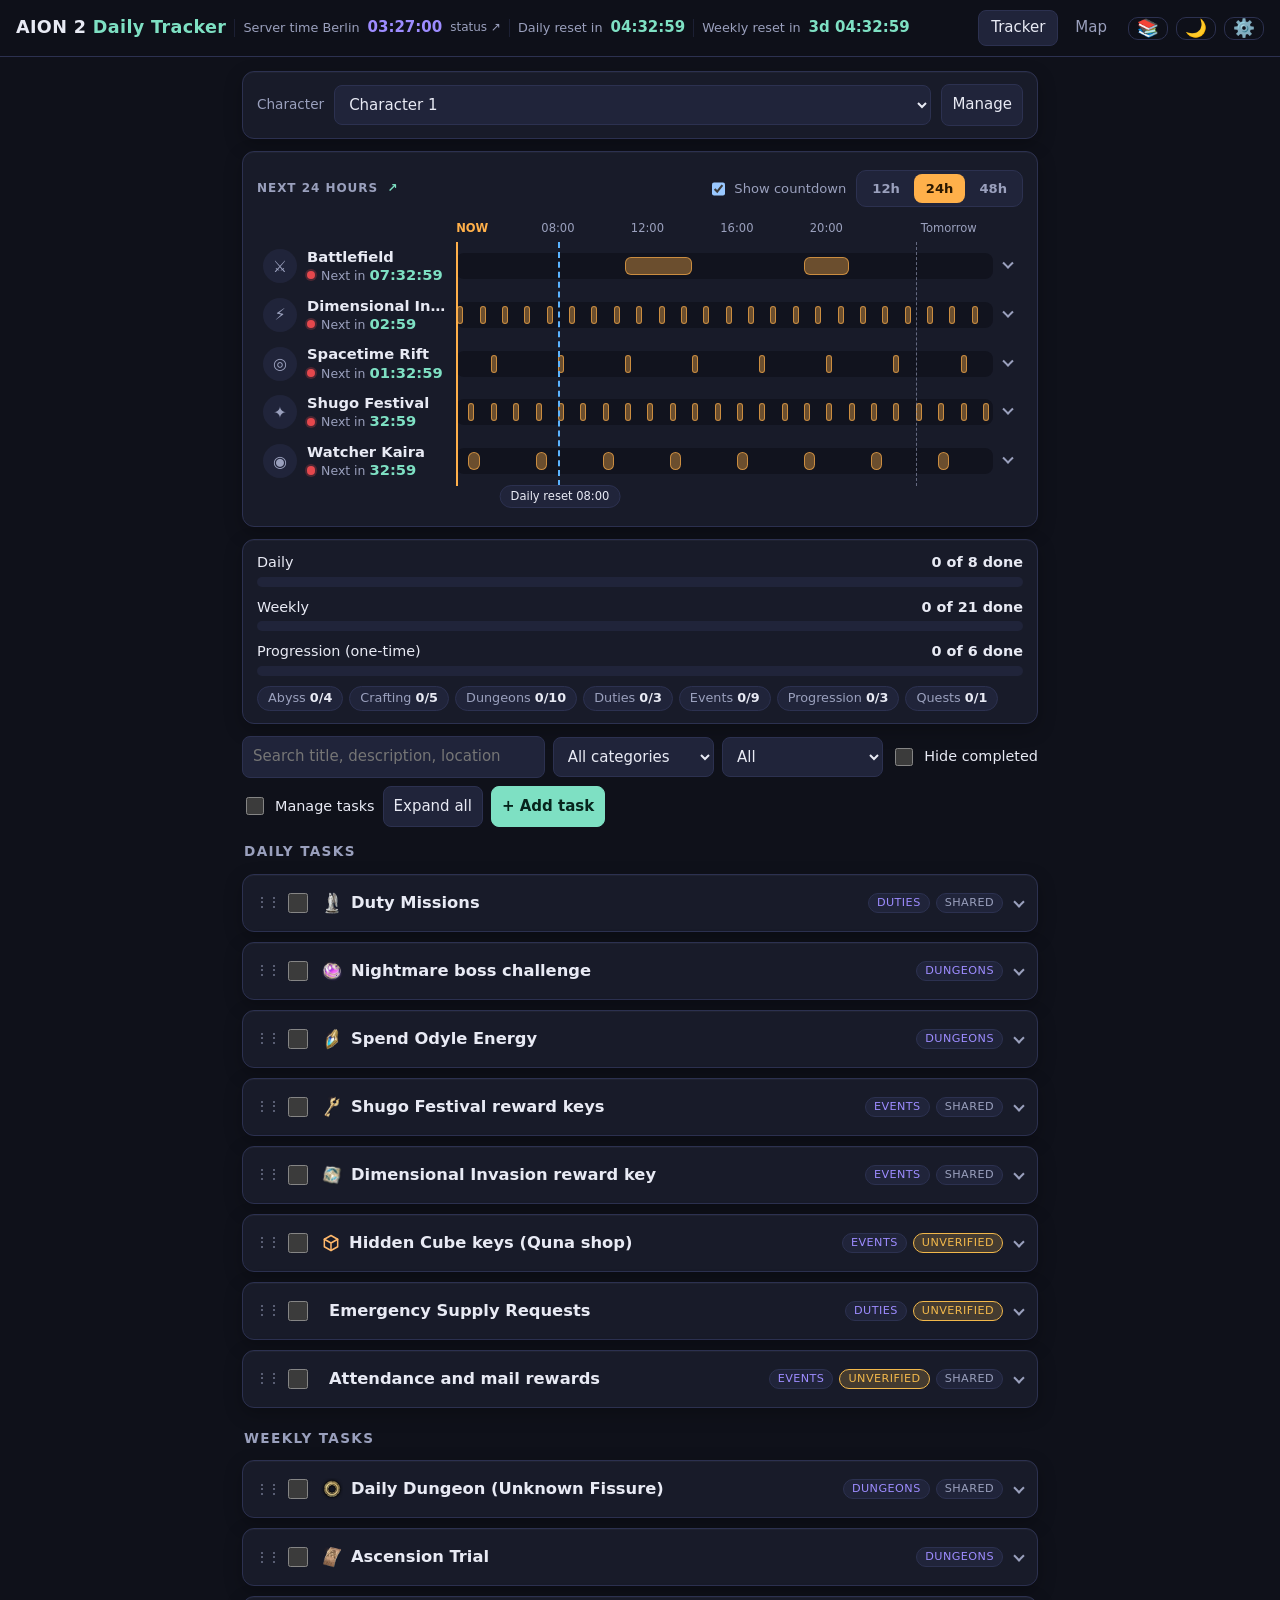
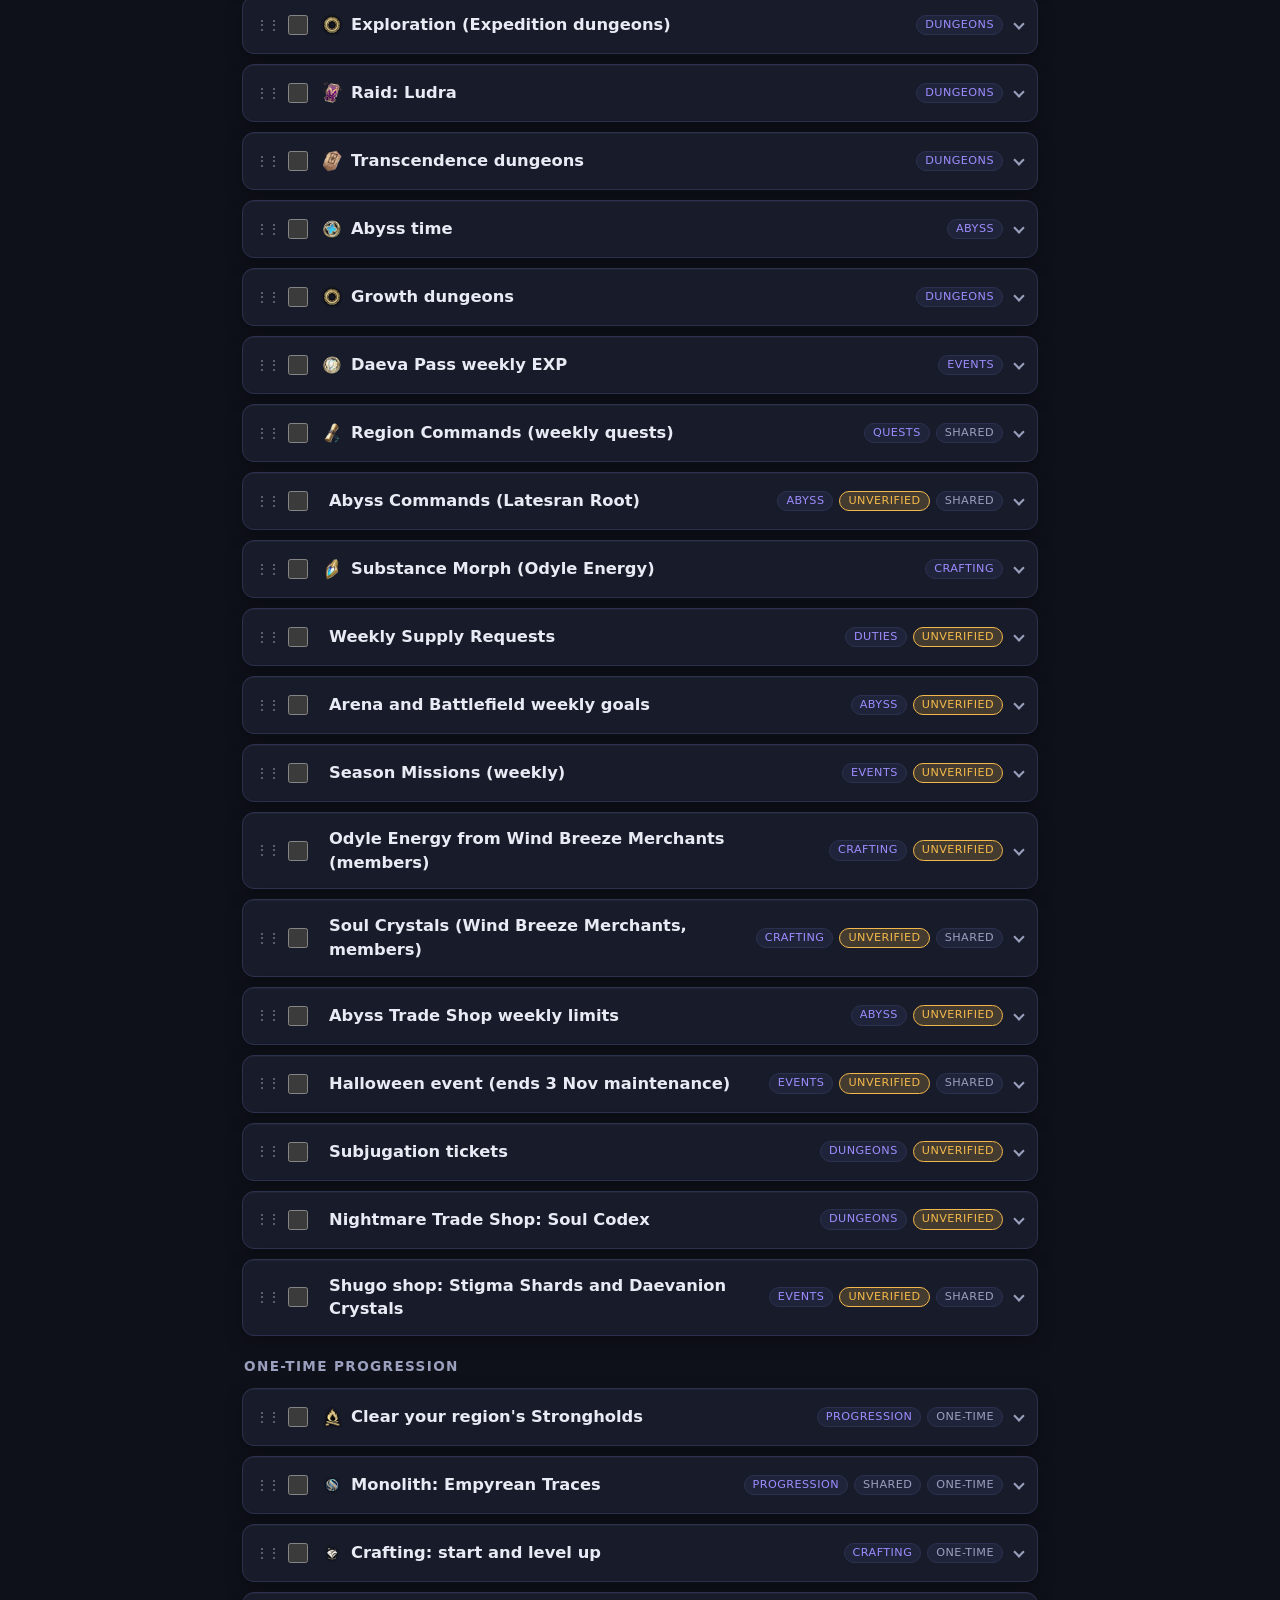
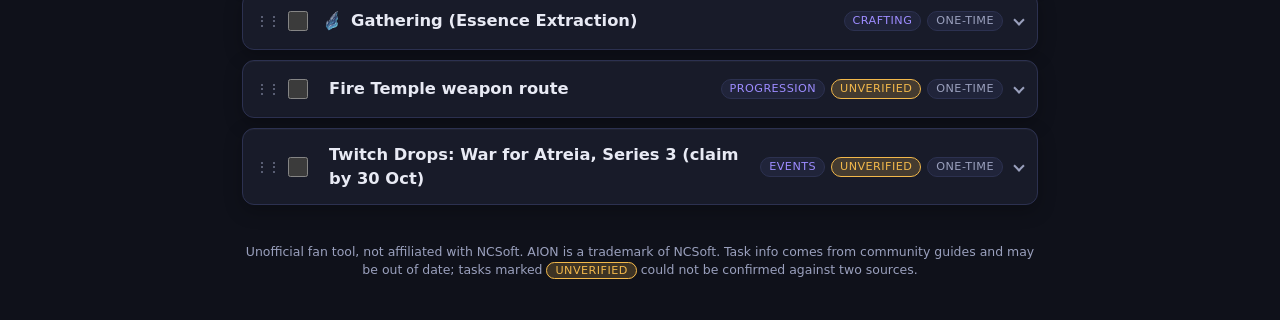
==== index.html @ be83bc6e "Choose the server status page (AION 2 Helper, QuestLog, Gaming Tools); add them as sources Co-Author" ====
<!doctype html>
<html lang="en" data-theme="dark">
<head>
  <meta charset="utf-8">
  <meta name="viewport" content="width=device-width, initial-scale=1">
  <title>AION 2 Daily Tracker</title>
  <meta name="description" content="Personal daily and weekly task tracker for AION 2, per character. Unofficial fan tool.">
  <meta name="color-scheme" content="dark light">
  <link rel="icon" href="data:image/svg+xml,%3Csvg xmlns='http://www.w3.org/2000/svg' viewBox='0 0 32 32'%3E%3Crect width='32' height='32' rx='7' fill='%232a2f45'/%3E%3Cpath d='M9 17l5 5 9-12' fill='none' stroke='%237ee0c3' stroke-width='3.5' stroke-linecap='round' stroke-linejoin='round'/%3E%3C/svg%3E">
  <link rel="stylesheet" href="css/style.css?v=41">
  <link rel="stylesheet" href="css/timeline.css?v=41">
</head>
<body>
  <header class="topbar">
    <h1>AION 2 <span>Daily Tracker</span></h1>
    <div class="srvclock">
      <span class="sep" aria-hidden="true"></span><span class="lbl">Server time <span id="serverLbl"></span></span><strong id="serverTime">--:--:--</strong><a class="statuslink" id="statusLink" href="https://aion2helper.com/status/" target="_blank" rel="noopener" title="Live server status on aion2helper.com" aria-label="Server status (opens aion2helper.com in a new tab)">status &#8599;</a>
      <span class="sep" aria-hidden="true"></span><span class="lbl">Daily reset in</span><strong id="dailyCd">--:--:--</strong>
      <span class="sep" aria-hidden="true"></span><span class="lbl">Weekly reset in</span><strong id="weeklyCd">--</strong>
    </div>
    <nav class="tabs" aria-label="Views">
      <button id="tabTracker" class="tab active" type="button">Tracker</button>
      <button id="tabMap" class="tab" type="button">Map</button>
    </nav>
    <div class="topbar-actions">
      <button id="resBtn" class="icon-btn" type="button" aria-label="Resources" title="Resources">📚</button>
      <button id="themeBtn" class="icon-btn" type="button" aria-label="Toggle light/dark theme" title="Toggle theme">🌙</button>
      <button id="settingsBtn" class="icon-btn" type="button" aria-label="Settings" title="Settings">⚙️</button>
    </div>
  </header>

  <main class="wrap" id="trackerView">
    <section class="card charbar" aria-label="Character">
      <label for="charSelect">Character</label>
      <select id="charSelect"></select>
      <button id="charsBtn" class="btn" type="button">Manage</button>
    </section>

    <section class="card tl" aria-label="Event timeline">
      <div class="tl-head">
        <span class="tl-title">NEXT <span id="rangeTxt">24</span> HOURS <a class="tl-src" href="https://shugo.gg/timers" target="_blank" rel="noopener" title="Event times from shugo.gg" aria-label="Event times from shugo.gg (opens in a new tab)">&#8599;</a></span>
        <label class="tl-cd"><input type="checkbox" id="cdToggle" checked> Show countdown</label>
        <div class="seg" role="group" aria-label="Range">
          <button type="button" data-range="12">12h</button>
          <button type="button" data-range="24">24h</button>
          <button type="button" data-range="48">48h</button>
        </div>
      </div>
      <div class="tl-scroll" id="tlScroll"><div class="tl-inner">
        <div class="tl-axis"><div class="tl-axis-track" id="axis"></div></div>
        <div class="tl-body" id="rows"></div>
      </div></div>
    </section>

    <section class="card" aria-label="Progress">
      <div class="prog">
        <div class="prog-head"><span>Daily</span><strong id="dailyTxt"></strong></div>
        <div class="bar"><div id="dailyBar"></div></div>
      </div>
      <div class="prog">
        <div class="prog-head"><span>Weekly</span><strong id="weeklyTxt"></strong></div>
        <div class="bar weekly"><div id="weeklyBar"></div></div>
      </div>
      <div class="prog">
        <div class="prog-head"><span>Progression (one-time)</span><strong id="onceTxt"></strong></div>
        <div class="bar once"><div id="onceBar"></div></div>
      </div>
      <div id="catChips" class="chips" aria-label="Progress by category"></div>
      <p id="resetNote" class="note"></p>
    </section>

    <section class="toolbar" aria-label="Filters">
      <input id="search" type="search" placeholder="Search title, description, location" aria-label="Search tasks">
      <select id="fCategory" aria-label="Filter by category"></select>
      <select id="fStatus" aria-label="Filter by status">
        <option value="all">All</option>
        <option value="todo">Not done</option>
        <option value="done">Done</option>
      </select>
      <label class="check"><input id="fHide" type="checkbox"> Hide completed</label>
      <label class="check"><input id="manage" type="checkbox"> Manage tasks</label>
      <button id="toggleAll" class="btn" type="button">Expand all</button>
      <button id="addTask" class="btn primary" type="button">+ Add task</button>
    </section>

    <div id="list"></div>

    <footer class="foot">
      Unofficial fan tool, not affiliated with NCSoft. AION is a trademark of NCSoft. Task info comes from community guides and may be out of date;
      tasks marked <span class="badge warn">unverified</span> could not be confirmed against two sources.
    </footer>
  </main>

  <main class="wrap mapwrap" id="mapView" hidden>
    <section class="card">
      <div class="mapbar">
        <label for="mapSel">Map</label>
        <select id="mapSel"></select>
        <a id="mapOpen" class="btn" target="_blank" rel="noopener noreferrer">Open in new tab &#8599;</a>
      </div>
      <div class="mapsearch">
        <input id="mapQ" type="search" placeholder="Find on map: gems, stronghold, hidden cube, ore, crafting..." aria-label="Find something on the map">
        <select id="mapFaction" aria-label="Faction map">
          <option value="verteron">Verteron (Elyos)</option>
          <option value="altgard">Altgard (Asmodian)</option>
        </select>
      </div>
      <div id="mapResults" class="chips" aria-live="polite"></div>
      <p id="mapNote" class="note"></p>
    </section>
    <div id="mapFrameWrap" class="mapframe"></div>
    <p class="foot">Maps are third-party sites shown in a frame, not copied. All map data and artwork belong to their owners.</p>
  </main>

  <dialog id="taskDlg">
    <form method="dialog" id="taskForm" class="form">
      <h2 id="taskDlgTitle">Task</h2>
      <label>Title <input name="title" required maxlength="200"></label>
      <label>Description <textarea name="description" rows="3" maxlength="1000"></textarea></label>
      <label>Location (zone, NPC or menu path) <input name="location" maxlength="300"></label>
      <label>Guide URL <input name="guideUrl" type="url" placeholder="https://"></label>
      <div class="row2">
        <label>Category <input name="category" list="catList" required maxlength="60"></label>
        <label>Resets
          <select name="resetType"><option value="daily">Daily</option><option value="weekly">Weekly</option><option value="once">One-time</option></select>
        </label>
      </div>
      <label>Map layer (adds a "Map" button to the task)
        <select name="mapLayer" id="mapLayerSel"></select>
      </label>
      <label>Limit is
        <select name="scope"><option value="character">Per character</option><option value="server">Per server (shared by all characters)</option></select>
      </label>
      <label>How to complete (one step per line)
        <textarea name="steps" rows="4" placeholder="Step 1&#10;Step 2"></textarea></label>
      <label>Video guides (YouTube links are embedded; one per line as <code>Label | URL</code> or just a URL)
        <textarea name="videos" rows="3" placeholder="My video | https://www.youtube.com/watch?v=..."></textarea></label>
      <label>More guide links (articles, wikis; one per line as <code>Label | URL</code> or just a URL)
        <textarea name="links" rows="3" placeholder="My YouTube guide | https://youtube.com/watch?v=..."></textarea></label>
      <label>Source (optional note) <input name="source" maxlength="300"></label>
      <label class="check"><input name="verified" type="checkbox"> Verified against a source</label>
      <datalist id="catList"></datalist>
      <div class="actions">
        <button type="button" class="btn" data-close>Cancel</button>
        <button type="submit" class="btn primary" value="save">Save</button>
      </div>
    </form>
  </dialog>

  <dialog id="charDlg">
    <div class="form">
      <h2>Characters</h2>
      <ul id="charList" class="charlist"></ul>
      <form id="charAddForm" class="inline">
        <input id="charNew" placeholder="New character name" maxlength="60" required aria-label="New character name">
        <button class="btn primary" type="submit">Add</button>
      </form>
      <div class="actions"><button type="button" class="btn" data-close>Close</button></div>
    </div>
  </dialog>

  <dialog id="resDlg">
    <div class="form">
      <h2>Resources</h2>
      <p class="note">Your reference library: databases, maps, timers, guides and videos. Add your own; they are saved and included in exports.</p>
      <ul id="resList" class="reslist"></ul>
      <form id="resAddForm" class="form" style="padding:0">
        <input id="resLabel" placeholder="Label (optional)" maxlength="100" aria-label="Label">
        <input id="resUrl" type="url" placeholder="https://..." required aria-label="URL">
        <button class="btn primary" type="submit">Add resource</button>
      </form>
      <div class="actions">
        <button type="button" class="btn" id="resRestore">Restore defaults</button>
        <button type="button" class="btn" data-close>Close</button>
      </div>
    </div>
  </dialog>

  <dialog id="settingsDlg">
    <div class="form">
      <h2>Settings</h2>
      <label>My server region <select id="sRegion"></select></label>
      <label>My server <select id="sServer"></select></label>
      <label>Server status page <select id="sStatusSite"></select></label>
      <p class="note" id="sServerNote"></p>
      <label>Display timezone <select id="sTz"></select></label>
      <p class="note" id="sResetInfo"></p>
      <button type="button" class="btn" id="sUnlock">Change reset time...</button>
      <div id="sResetEdit" class="form" style="padding:0" hidden>
        <div class="row2">
          <label>Daily reset time (UTC) <input id="sTime" type="time" required></label>
          <label>Weekly reset day (UTC) <select id="sDay"></select></label>
        </div>
        <button type="button" class="btn" id="sRestoreReset">Restore 07:00 UTC, Wednesday</button>
      </div>
      <hr>
      <h3>Data</h3>
      <div class="inline wrap-btns">
        <button type="button" class="btn" id="exportBtn">Export JSON</button>
        <button type="button" class="btn" id="importBtn">Import JSON</button>
        <input id="importFile" type="file" accept="application/json,.json" hidden>
      </div>
      <button type="button" class="btn" id="restoreSeed">Reset default tasks to original list</button>
      <button type="button" class="btn danger" id="wipeBtn">Erase all data</button>
      <p id="sMsg" class="note" role="status"></p>
      <div class="actions"><button type="button" class="btn primary" data-close>Done</button></div>
    </div>
  </dialog>

  <script src="js/seed.js?v=41"></script>
  <script src="js/servers.js?v=41"></script>
  <script src="js/time.js?v=41"></script>
  <script src="js/store.js?v=41"></script>
  <script src="js/maps.js?v=41"></script>
  <script src="js/timeline.js?v=41"></script>
  <script src="js/app.js?v=41"></script>
</body>
</html>
---- css/style.css ----
:root {
  --bg: #0f111a; --surface: #181b29; --surface2: #20243a; --border: #2c3150;
  --text: #e8eaf4; --muted: #9aa0bd; --accent: #7ee0c3; --accent-ink: #07241c;
  --accent2: #9d8cff; --warn: #f2b84b; --warn-ink: #2b1d00; --danger: #ff7a85;
  --radius: 12px; --shadow: 0 1px 0 rgba(255,255,255,.03) inset, 0 6px 18px rgba(0,0,0,.25);
}
:root[data-theme="light"] {
  --bg: #f3f4fa; --surface: #ffffff; --surface2: #eceef8; --border: #d6d9ea;
  --text: #1a1d2e; --muted: #5b617f; --accent: #0f8a6d; --accent-ink: #ffffff;
  --accent2: #5a49d6; --warn: #b9770e; --warn-ink: #fff; --danger: #c93445;
  --shadow: 0 4px 14px rgba(30,40,90,.08);
}
* { box-sizing: border-box; }
html { color-scheme: dark; }
:root[data-theme="light"] { color-scheme: light; }
body {
  margin: 0; background: var(--bg); color: var(--text);
  font: 15px/1.45 system-ui, -apple-system, "Segoe UI", Roboto, sans-serif;
  -webkit-text-size-adjust: 100%;
}
h1, h2, h3 { margin: 0; line-height: 1.2; }
.topbar {
  position: sticky; top: 0; z-index: 5; display: flex; align-items: center; justify-content: space-between;
  padding: 10px 16px; background: color-mix(in srgb, var(--bg) 88%, transparent); backdrop-filter: blur(8px);
  border-bottom: 1px solid var(--border);
}
.topbar h1 { font-size: 1.1rem; letter-spacing: .02em; }
.topbar h1 span { color: var(--accent); }
.srvclock { display: flex; flex-wrap: wrap; align-items: center; gap: 4px 8px; margin-right: auto; }
.srvclock .sep { width: 1px; height: 1.2em; background: var(--border, currentColor); opacity: .5; }
.srvclock .lbl { color: var(--muted); font-size: .8rem; }
.srvclock strong { color: var(--accent); font-variant-numeric: tabular-nums; }
.srvclock #serverTime { color: var(--accent2); }
.statuslink { font-size: .75rem; color: var(--muted); text-decoration: none; }
.statuslink:hover { color: var(--accent); }
.topbar-actions { display: flex; gap: 8px; }
.wrap { max-width: 820px; margin: 0 auto; padding: 14px 12px 40px; display: grid; gap: 12px; }

.card { background: var(--surface); border: 1px solid var(--border); border-radius: var(--radius); padding: 12px 14px; box-shadow: var(--shadow); }
.charbar { display: flex; align-items: center; gap: 10px; }
.charbar label { color: var(--muted); font-size: .85rem; }
.charbar select { flex: 1; min-width: 0; }

.resets { display: grid; grid-template-columns: 1fr 1fr; gap: 8px 12px; }
.reset { display: grid; }
.reset.wide { grid-column: 1 / -1; }
.events { display: grid; gap: 4px; margin-top: 4px; }
.evrow { display: flex; justify-content: space-between; gap: 8px; font-size: .92rem; }
.dot { display: inline-block; width: .65em; height: .65em; margin-right: 8px; border-radius: 50%; background: #e5484d; box-shadow: 0 0 0 2px rgba(229,72,77,.25); }
.dot.on { background: #3ecf8e; box-shadow: 0 0 0 2px rgba(62,207,142,.3); }
.evrow strong.closes { color: #ff6b6f; }
.legend { margin-top: 6px; }
.legend { display: flex; align-items: center; flex-wrap: wrap; gap: 4px 10px; }
.legend .dot { margin-right: 4px; }
.legend .sep { width: 1px; height: 1.1em; background: var(--border); }
.evrow strong { font-size: 1rem; }
.reset .lbl { color: var(--muted); font-size: .8rem; }
.reset strong { font-size: 1.35rem; font-variant-numeric: tabular-nums; color: var(--accent); }
.note { grid-column: 1 / -1; margin: 0; color: var(--muted); font-size: .82rem; }
.warnbox { background: color-mix(in srgb, var(--warn) 14%, transparent); border: 1px solid color-mix(in srgb, var(--warn) 45%, transparent); border-radius: 8px; padding: 8px 10px; }

.prog { margin-bottom: 10px; }
.prog-head { display: flex; justify-content: space-between; font-size: .9rem; margin-bottom: 4px; }
.bar { height: 10px; background: var(--surface2); border-radius: 99px; overflow: hidden; }
.bar > div { height: 100%; width: 0; background: var(--accent); border-radius: 99px; transition: width .25s; }
.bar.weekly > div { background: var(--accent2); }
.chips { display: flex; flex-wrap: wrap; gap: 6px; }
.chip { background: var(--surface2); border: 1px solid var(--border); border-radius: 99px; padding: 2px 10px; font-size: .8rem; color: var(--muted); }
.chip b { color: var(--text); }
.chip.full { border-color: var(--accent); }

.toolbar { display: flex; flex-wrap: wrap; gap: 8px; align-items: center; }
.toolbar input[type=search] { flex: 1 1 100%; }
.toolbar select { flex: 1 1 140px; min-width: 0; }

input, select, textarea, .btn {
  font: inherit; color: var(--text); background: var(--surface2); border: 1px solid var(--border);
  border-radius: 8px; padding: 9px 10px; min-height: 40px;
}
input[type=search], .form input:not([type=checkbox]), .form textarea, .form select { width: 100%; }
textarea { resize: vertical; }
:focus-visible { outline: 2px solid var(--accent); outline-offset: 2px; }
.check { display: inline-flex; align-items: center; gap: 8px; font-size: .9rem; cursor: pointer; min-height: 40px; }
.check input { width: 18px; height: 18px; min-height: 0; accent-color: var(--accent); }

.btn { cursor: pointer; display: inline-flex; align-items: center; justify-content: center; gap: 6px; text-decoration: none; }
.btn:hover:not(:disabled) { border-color: var(--accent); }
.btn:disabled { opacity: .4; cursor: not-allowed; }
.btn.primary { background: var(--accent); color: var(--accent-ink); border-color: var(--accent); font-weight: 600; }
.btn.danger { color: var(--danger); }
.btn.sm { min-height: 34px; padding: 4px 10px; font-size: .85rem; }
.btn.disabled { opacity: .45; cursor: default; }
.icon-btn { width: 40px; padding: 0; background: transparent; border: 1px solid var(--border); border-radius: 10px; cursor: pointer; font-size: 1.1rem; }

.group { display: grid; gap: 10px; margin-bottom: 18px; }
.group h2 { font-size: .85rem; letter-spacing: .1em; text-transform: uppercase; color: var(--muted); padding: 4px 2px; }
.task { background: var(--surface); border: 1px solid var(--border); border-radius: var(--radius); box-shadow: var(--shadow); }
.task.done { opacity: .6; }
.task.done .ttext { text-decoration: line-through; }
.thead { display: flex; align-items: center; gap: 10px; padding: 10px 12px; }
.ttitle { flex: 1; min-width: 0; display: flex; align-items: center; gap: 8px; text-align: left; background: none; border: 0; color: inherit; font: inherit; font-weight: 600; font-size: 1.02rem; cursor: pointer; padding: 4px 0; min-height: 36px; }
.ttext { min-width: 0; overflow-wrap: anywhere; }
.chev { flex: none; width: 8px; height: 8px; margin: 0 4px 2px 2px; border-right: 2px solid var(--muted); border-bottom: 2px solid var(--muted); transform: rotate(45deg); transition: transform .15s; }
.task.open .chev { transform: rotate(-135deg) translate(-2px, -2px); margin-bottom: 0; }
.ttitle:hover .chev, .rchev:hover .chev { border-color: var(--text); }
.rchev { order: 2; flex: none; background: none; border: 0; padding: 8px 6px; margin: -8px -4px; cursor: pointer; }
.rchev .chev { display: block; margin: 0 0 2px; }
.task.open .rchev .chev { margin-bottom: 0; }
.thead .badges { margin: 0; flex: none; justify-content: flex-end; max-width: 46%; }
.tbody { padding: 0 12px 12px 54px; }
@media (max-width: 520px) {
  .thead { flex-wrap: wrap; row-gap: 2px; }
  .thead .badges { flex-basis: 100%; max-width: none; justify-content: flex-start; padding-left: 66px; order: 3; }
  .tbody { padding-left: 12px; }
}
.task.is-hidden { border-style: dashed; opacity: .55; }
.grip { flex: none; width: 18px; padding: 4px 0; background: none; border: 0; color: var(--muted); font-size: .9rem; line-height: 1; letter-spacing: -2px; cursor: grab; touch-action: none; user-select: none; opacity: .7; }
.grip:hover, .grip:focus-visible { color: var(--accent); opacity: 1; }
.task.dragging { opacity: .45; }
.task.dragging .grip { cursor: grabbing; }
.task.drop-before { box-shadow: 0 -3px 0 0 var(--accent); }
.task.drop-after { box-shadow: 0 3px 0 0 var(--accent); }
.tick { display: grid; place-items: center; width: 28px; flex: none; cursor: pointer; }
.tick input { width: 20px; height: 20px; min-height: 0; accent-color: var(--accent); cursor: pointer; }
.body { min-width: 0; flex: 1; }
.task h3 { font-size: 1.02rem; }
.badges { display: flex; flex-wrap: wrap; gap: 6px; margin: 6px 0; }
.badge { font-size: .7rem; padding: 1px 8px; border-radius: 99px; background: var(--surface2); border: 1px solid var(--border); color: var(--muted); text-transform: uppercase; letter-spacing: .04em; }
.badge.cat { color: var(--accent2); }
.badge.warn { background: color-mix(in srgb, var(--warn) 20%, transparent); border-color: var(--warn); color: var(--warn); }
.desc { margin: 4px 0; color: var(--text); }
.loc { margin: 4px 0; color: var(--muted); font-size: .88rem; overflow-wrap: anywhere; }
.loc.missing { font-style: italic; opacity: .8; }
.row-actions { display: flex; flex-wrap: wrap; align-items: center; gap: 8px; margin-top: 8px; }
.tools { display: flex; flex-wrap: wrap; gap: 6px; }
.empty { text-align: center; color: var(--muted); padding: 24px; }
.foot { color: var(--muted); font-size: .78rem; text-align: center; padding-top: 8px; }

dialog { color: var(--text); background: var(--surface); border: 1px solid var(--border); border-radius: 14px; padding: 0; width: min(520px, calc(100vw - 24px)); max-height: calc(100dvh - 24px); }
dialog::backdrop { background: rgba(0,0,0,.6); }
.form { display: grid; gap: 12px; padding: 16px; }
.form h2 { font-size: 1.15rem; }
.form h3 { font-size: .95rem; color: var(--muted); }
.form label { display: grid; gap: 4px; font-size: .85rem; color: var(--muted); }
.form label.check { display: inline-flex; color: var(--text); }
.form hr { width: 100%; border: 0; border-top: 1px solid var(--border); margin: 4px 0; }
.row2 { display: grid; grid-template-columns: 1fr 1fr; gap: 10px; }
.actions { display: flex; justify-content: flex-end; gap: 8px; }
.inline { display: flex; gap: 8px; }
.inline input { flex: 1; min-width: 0; }
.wrap-btns { flex-wrap: wrap; }
.charlist { list-style: none; margin: 0; padding: 0; display: grid; gap: 8px; }
.charlist li { display: flex; gap: 8px; align-items: center; }
.cname { flex: 1; min-width: 0; overflow-wrap: anywhere; }

@media (max-width: 420px) {
  .row2 { grid-template-columns: 1fr; }
  .reset strong { font-size: 1.15rem; }
}
@media (min-width: 700px) {
  .toolbar input[type=search] { flex: 2 1 260px; }
}

.links { display: flex; flex-wrap: wrap; gap: 6px; margin-top: 8px; }
.linkchip { font-size: .78rem; color: var(--accent2); background: var(--surface2); border: 1px solid var(--border); border-radius: 99px; padding: 3px 10px; text-decoration: none; overflow-wrap: anywhere; }
.linkchip:hover { border-color: var(--accent2); }
.reslist { list-style: none; margin: 0; padding: 0; display: grid; gap: 6px; max-height: 40dvh; overflow: auto; }
.reslist li { display: flex; gap: 8px; align-items: center; justify-content: space-between; }
.reslist a { color: var(--accent2); overflow-wrap: anywhere; min-width: 0; }
code { background: var(--surface2); padding: 0 4px; border-radius: 4px; }

.mapicon { display: inline-flex; flex: none; width: 20px; height: 20px; vertical-align: middle; }
.mapicon svg { width: 100%; height: 100%; }
.btn .mapicon, .chip .mapicon { width: 18px; height: 18px; }
.tabs { display: flex; gap: 4px; }
.tab { font: inherit; color: var(--muted); background: transparent; border: 1px solid transparent; border-radius: 8px; padding: 6px 12px; cursor: pointer; min-height: 36px; }
.tab.active { color: var(--text); background: var(--surface2); border-color: var(--border); }
.bar.once > div { background: var(--warn); }
.steps, .vids-wrap { margin-top: 8px; border: 1px solid var(--border); border-radius: 8px; padding: 6px 10px; background: var(--surface2); }
.steps summary, .vids-wrap summary { cursor: pointer; font-size: .88rem; }
.steps ol { margin: 8px 0 4px; padding-left: 20px; display: grid; gap: 6px; font-size: .9rem; }
.carousel { display: flex; align-items: center; gap: 6px; margin-top: 8px; }
.vids { display: flex; gap: 12px; overflow-x: auto; scroll-snap-type: x mandatory; flex: 1; min-width: 0; padding-bottom: 4px; }
.vid { flex: 0 0 100%; scroll-snap-align: start; margin: 0; }
.vid iframe { width: 100%; aspect-ratio: 16 / 9; border: 0; border-radius: 8px; background: #000; display: block; }
.vid figcaption { font-size: .8rem; color: var(--muted); margin-top: 4px; overflow-wrap: anywhere; }
.vid figcaption a { color: var(--accent2); }
.vid-link { display: grid; place-items: center; aspect-ratio: 16 / 9; border: 1px dashed var(--border); border-radius: 8px; color: var(--accent2); text-decoration: none; }
.car { flex: none; width: 34px; padding: 0; font-size: 1.2rem; }
.mapwrap { max-width: 1200px; }
.mapbar { display: flex; flex-wrap: wrap; gap: 8px; align-items: center; }
.mapbar select { flex: 1 1 200px; min-width: 0; }
.mapframe { height: calc(100dvh - 230px); min-height: 360px; border: 1px solid var(--border); border-radius: var(--radius); overflow: hidden; background: var(--surface); }
.mapframe iframe { width: 100%; height: 100%; border: 0; display: block; }
.topbar { gap: 8px; flex-wrap: wrap; }
[hidden] { display: none !important; }
@media (max-width: 520px) { .topbar h1 span { display: none; } }

.mapsearch { display: flex; gap: 8px; margin-top: 8px; flex-wrap: wrap; }
.mapsearch input { flex: 2 1 220px; min-width: 0; }
.mapsearch select { flex: 1 1 160px; min-width: 0; }
#mapResults { margin-top: 8px; }
.chip.pick { cursor: pointer; color: var(--text); font: inherit; font-size: .85rem; }
.chip.pick:hover { border-color: var(--accent); }
.chip.pick.other { opacity: .7; }

.ticon { display: inline-flex; align-items: center; flex: none; }
.ticon img { width: 22px; height: 22px; object-fit: contain; border-radius: 4px; }
---- css/timeline.css ----
/* Experimental event timeline page */
.tl { padding: 14px 14px 10px; --info: clamp(130px, 26%, 230px); --amber: #ffb04a; }
.tl-head { display: flex; justify-content: space-between; align-items: center; margin-bottom: 8px; }
.tl-title { font-size: .75rem; letter-spacing: .08em; color: var(--muted); font-weight: 700; }
.seg { display: inline-flex; background: var(--surface2); border: 1px solid var(--border); border-radius: 10px; padding: 3px; gap: 2px; }
.seg button { background: none; border: 0; color: var(--muted); padding: 5px 12px; border-radius: 8px; font: inherit; font-size: .82rem; font-weight: 600; cursor: pointer; }
.seg button.on { background: var(--amber); color: #2b1800; }

.tl-axis { display: grid; grid-template-columns: var(--info) 1fr 30px; height: 22px; }
.tl-axis-track { grid-column: 2; position: relative; }
.tl-tick { position: absolute; top: 0; transform: translateX(-50%); font-size: .72rem; color: var(--muted); font-variant-numeric: tabular-nums; }
.tl-tick.now { transform: none; color: var(--amber); font-weight: 700; }

.tl-body { position: relative; }
.tl-item { border-radius: 12px; }
.tl-item.open { background: var(--surface2); }
.tl-row { display: grid; grid-template-columns: var(--info) 1fr 30px; align-items: center; width: 100%; padding: 6px 0; gap: 0;
  background: none; border: 0; color: inherit; font: inherit; text-align: left; cursor: pointer; border-radius: 12px; }
.tl-row:hover { background: color-mix(in srgb, var(--surface2) 70%, transparent); }
.tl-info { display: flex; align-items: center; gap: 10px; padding-left: 6px; min-width: 0; }
.ico { flex: none; width: 34px; height: 34px; border-radius: 50%; display: grid; place-items: center; background: var(--surface2); color: var(--muted); border: 2px solid transparent; font-size: 1rem; }
.tl-item.live .ico { border-color: var(--amber); color: var(--amber); }
.tl-name { display: grid; min-width: 0; line-height: 1.25; }
.tl-name b { font-size: .92rem; overflow: hidden; text-overflow: ellipsis; white-space: nowrap; }
.tl-item.live .tl-name b { color: var(--amber); }
.tl-name small { color: var(--muted); font-size: .78rem; display: flex; align-items: center; gap: 0; white-space: nowrap; }
.tl-name small b { color: var(--accent); font-variant-numeric: tabular-nums; }
.tl-name small b.closes { color: #ff6b6f; }
.tl-name .dot { margin-right: 6px; }

.tl-track { position: relative; height: 26px; border-radius: 8px; background: color-mix(in srgb, var(--bg) 70%, transparent); overflow: hidden; }
.blk { position: absolute; top: 4px; bottom: 4px; border-radius: 6px; background: color-mix(in srgb, var(--amber) 38%, transparent); border: 1px solid color-mix(in srgb, var(--amber) 65%, transparent); }
.blk.run { background: color-mix(in srgb, var(--amber) 85%, transparent); }

.tl-detail { position: sticky; z-index: 1; background: var(--surface2); border-radius: 0 0 12px 12px; padding: 4px 12px 14px; }
.tl-meta { display: flex; align-items: center; gap: 8px; color: var(--muted); font-size: .82rem; margin-bottom: 6px; flex-wrap: wrap; }
.tag { background: var(--surface); border: 1px solid var(--border); border-radius: 6px; padding: 1px 7px; font-size: .7rem; font-weight: 700; letter-spacing: .05em; color: var(--text); }
.tl-detail p { margin: 0 0 10px; color: var(--muted); font-size: .88rem; max-width: 70ch; }
.tl-cards { display: flex; gap: 8px; flex-wrap: wrap; }
.tl-card { background: var(--surface); border: 1px solid var(--border); border-radius: 10px; padding: 8px 12px; min-width: 120px; display: grid; gap: 2px; }
.tl-card b { font-variant-numeric: tabular-nums; }
.tl-card b span { color: var(--muted); font-weight: 400; }
.tl-card small { color: var(--muted); }
.tl-card.live { border-color: var(--amber); }
.tl-card.live b { color: var(--amber); }

/* vertical guides drawn over the track column */
.tl-lines { position: absolute; top: 0; bottom: 0; left: var(--info); right: 30px; pointer-events: none; }
.vline { position: absolute; top: 0; bottom: 0; border-left: 1px dashed color-mix(in srgb, var(--muted) 60%, transparent); }
.vline em { position: absolute; top: -22px; left: 4px; font-style: normal; font-size: .72rem; color: var(--muted); white-space: nowrap; }
.vline.nowline { border-left: 2px solid var(--amber); }
.vline.reset { border-left: 2px dashed #5bb4ff; }
.vline.reset em { top: auto; bottom: -22px; transform: translateX(-50%); left: 0; background: var(--surface2); border: 1px solid var(--border); border-radius: 999px; padding: 2px 10px; color: var(--text); }
.tl-body { margin-bottom: 30px; }

.tl-head { gap: 10px; flex-wrap: wrap; }
.tl-title { margin-right: auto; }
.tl-src { color: var(--accent); text-decoration: none; margin-left: 4px; }
.tl-cd { display: inline-flex; align-items: center; gap: 6px; font-size: .82rem; color: var(--muted); cursor: pointer; }
.tl-chev { justify-self: center; width: 8px; height: 8px; border-right: 2px solid var(--muted); border-bottom: 2px solid var(--muted); transform: rotate(45deg) translate(-2px, -2px); transition: transform .15s; }
.tl-item.open .tl-chev { transform: rotate(-135deg) translate(-2px, -2px); }
.tl-row:hover .tl-chev { border-color: var(--text); }

/* Phones: the track gets a fixed width per hour and the card scrolls sideways; names stay pinned on the left. */
.tl, .tl-scroll { min-width: 0; max-width: 100%; }
.tl-scroll { overflow-x: auto; --pxh: 0px; scrollbar-width: thin; }
.tl-inner { min-width: calc(var(--info) + 30px + var(--hours, 24) * var(--pxh)); }
.tl-info { position: sticky; left: 0; z-index: 2; background: var(--surface); padding-right: 6px; }
.tl-item.open .tl-info { background: var(--surface2); }
.tl-detail { max-width: min(100%, calc(100vw - 64px)); left: 0; }
@media (max-width: 640px) {
  .tl { --info: 152px; }
  .tl-scroll { --pxh: 56px; padding-bottom: 6px; }
  .tl-name b { font-size: .85rem; }
  .tl-name small { font-size: .74rem; }
  .ico { width: 30px; height: 30px; }
}
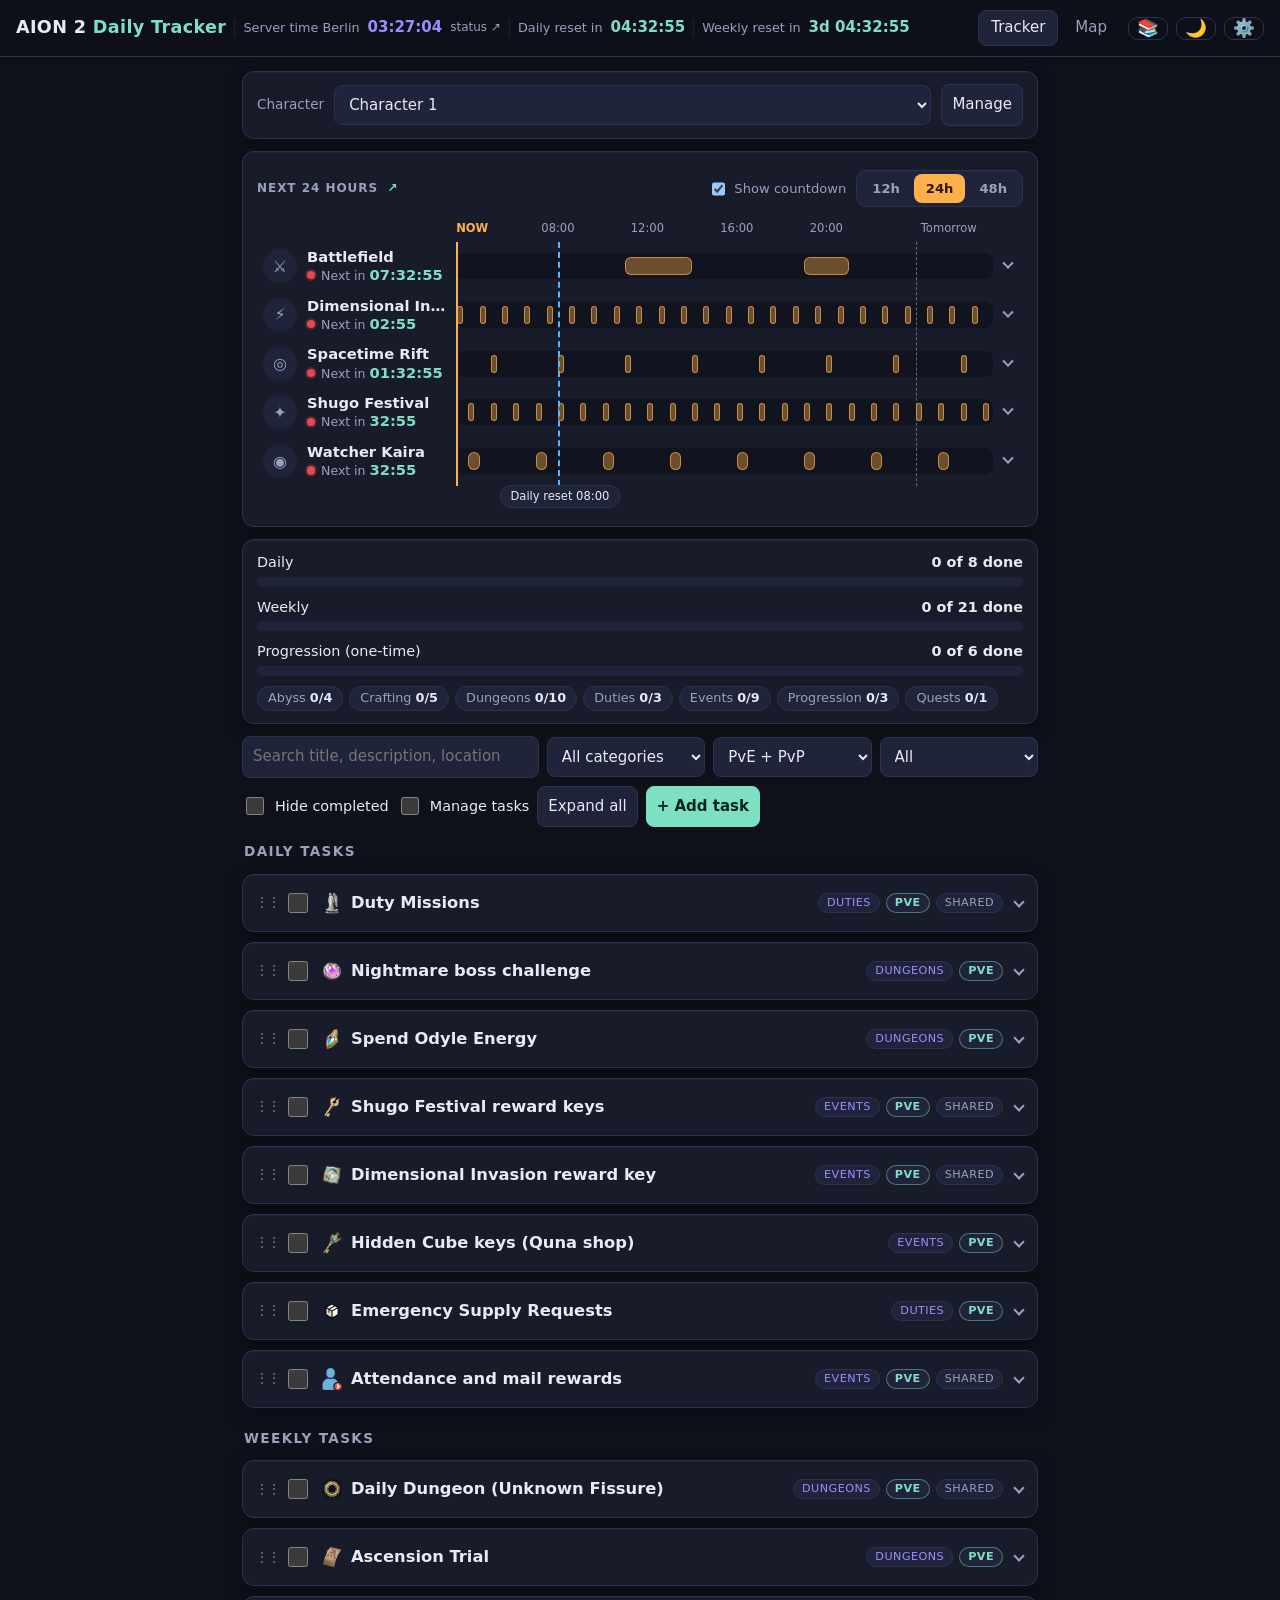
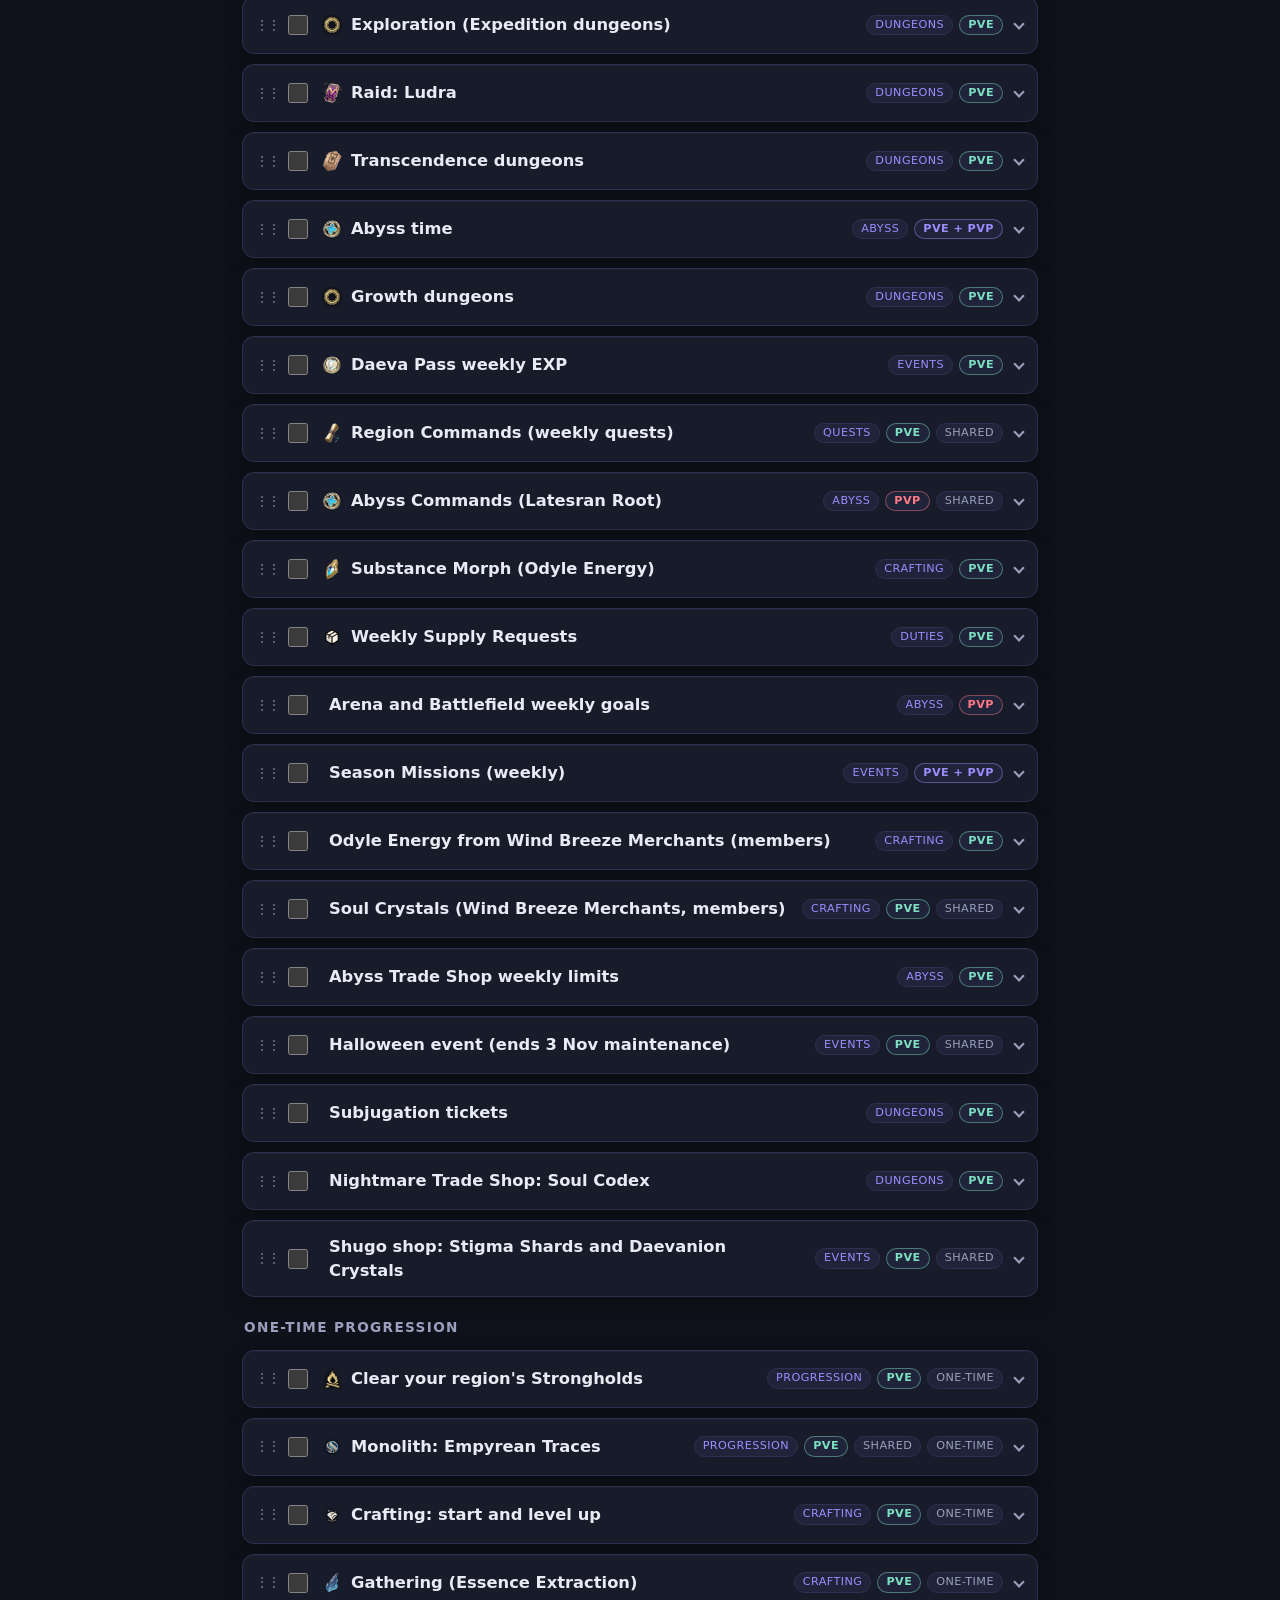
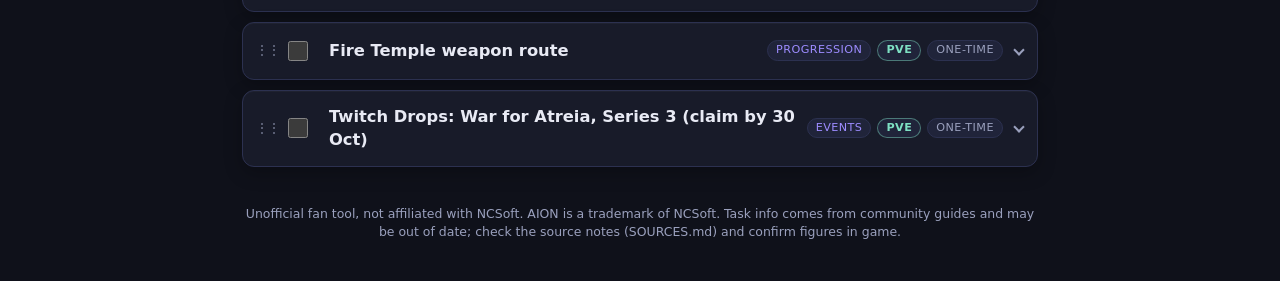
==== commit 97e0152b: "Remove unverified badges; add PvE/PvP badge, filter and task field Co-Authored-By: Claude Sonnet 5.5" ====
--- a/index.html
+++ b/index.html
@@ -7,8 +7,8 @@
   <meta name="description" content="Personal daily and weekly task tracker for AION 2, per character. Unofficial fan tool.">
   <meta name="color-scheme" content="dark light">
   <link rel="icon" href="data:image/svg+xml,%3Csvg xmlns='http://www.w3.org/2000/svg' viewBox='0 0 32 32'%3E%3Crect width='32' height='32' rx='7' fill='%232a2f45'/%3E%3Cpath d='M9 17l5 5 9-12' fill='none' stroke='%237ee0c3' stroke-width='3.5' stroke-linecap='round' stroke-linejoin='round'/%3E%3C/svg%3E">
-  <link rel="stylesheet" href="css/style.css?v=41">
-  <link rel="stylesheet" href="css/timeline.css?v=41">
+  <link rel="stylesheet" href="css/style.css?v=43">
+  <link rel="stylesheet" href="css/timeline.css?v=43">
 </head>
 <body>
   <header class="topbar">
@@ -72,6 +72,11 @@
     <section class="toolbar" aria-label="Filters">
       <input id="search" type="search" placeholder="Search title, description, location" aria-label="Search tasks">
       <select id="fCategory" aria-label="Filter by category"></select>
+      <select id="fMode" aria-label="Filter by PvE or PvP">
+        <option value="all">PvE + PvP</option>
+        <option value="pve">PvE</option>
+        <option value="pvp">PvP</option>
+      </select>
       <select id="fStatus" aria-label="Filter by status">
         <option value="all">All</option>
         <option value="todo">Not done</option>
@@ -87,7 +92,7 @@
 
     <footer class="foot">
       Unofficial fan tool, not affiliated with NCSoft. AION is a trademark of NCSoft. Task info comes from community guides and may be out of date;
-      tasks marked <span class="badge warn">unverified</span> could not be confirmed against two sources.
+      check the source notes (SOURCES.md) and confirm figures in game.
     </footer>
   </main>
 
@@ -127,6 +132,9 @@
       </div>
       <label>Map layer (adds a "Map" button to the task)
         <select name="mapLayer" id="mapLayerSel"></select>
+      </label>
+      <label>Content type
+        <select name="mode"><option value="pve">PvE</option><option value="pvp">PvP</option><option value="both">PvE and PvP</option></select>
       </label>
       <label>Limit is
         <select name="scope"><option value="character">Per character</option><option value="server">Per server (shared by all characters)</option></select>
@@ -207,12 +215,12 @@
     </div>
   </dialog>
 
-  <script src="js/seed.js?v=41"></script>
-  <script src="js/servers.js?v=41"></script>
-  <script src="js/time.js?v=41"></script>
-  <script src="js/store.js?v=41"></script>
-  <script src="js/maps.js?v=41"></script>
-  <script src="js/timeline.js?v=41"></script>
-  <script src="js/app.js?v=41"></script>
+  <script src="js/seed.js?v=43"></script>
+  <script src="js/servers.js?v=43"></script>
+  <script src="js/time.js?v=43"></script>
+  <script src="js/store.js?v=43"></script>
+  <script src="js/maps.js?v=43"></script>
+  <script src="js/timeline.js?v=43"></script>
+  <script src="js/app.js?v=43"></script>
 </body>
 </html>
--- a/css/style.css
+++ b/css/style.css
@@ -114,6 +114,10 @@
   .tbody { padding-left: 12px; }
 }
 .task.is-hidden { border-style: dashed; opacity: .55; }
+.badge.mode { border: 1px solid transparent; font-weight: 700; }
+.badge.mode.pve { color: var(--accent); border-color: color-mix(in srgb, var(--accent) 45%, transparent); }
+.badge.mode.pvp { color: var(--danger); border-color: color-mix(in srgb, var(--danger) 45%, transparent); }
+.badge.mode.both { color: var(--accent2); border-color: color-mix(in srgb, var(--accent2) 45%, transparent); }
 .grip { flex: none; width: 18px; padding: 4px 0; background: none; border: 0; color: var(--muted); font-size: .9rem; line-height: 1; letter-spacing: -2px; cursor: grab; touch-action: none; user-select: none; opacity: .7; }
 .grip:hover, .grip:focus-visible { color: var(--accent); opacity: 1; }
 .task.dragging { opacity: .45; }
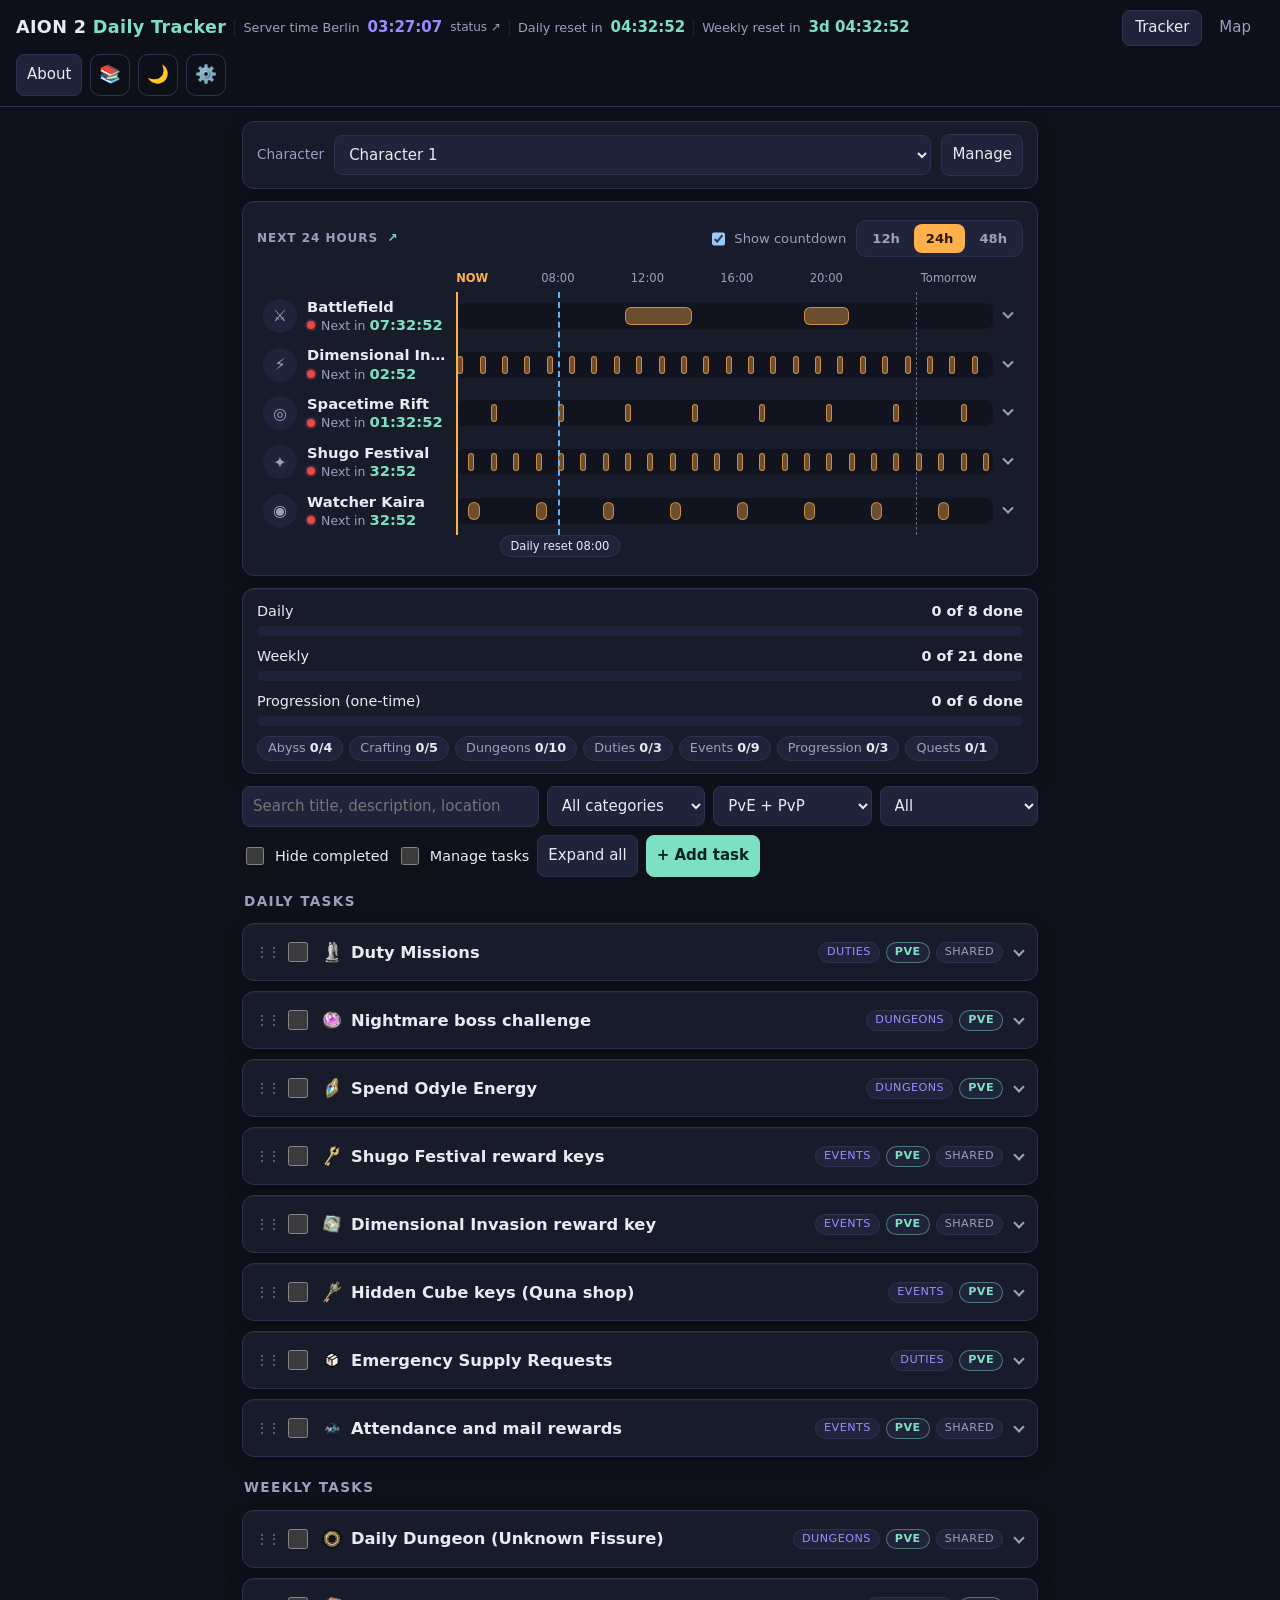
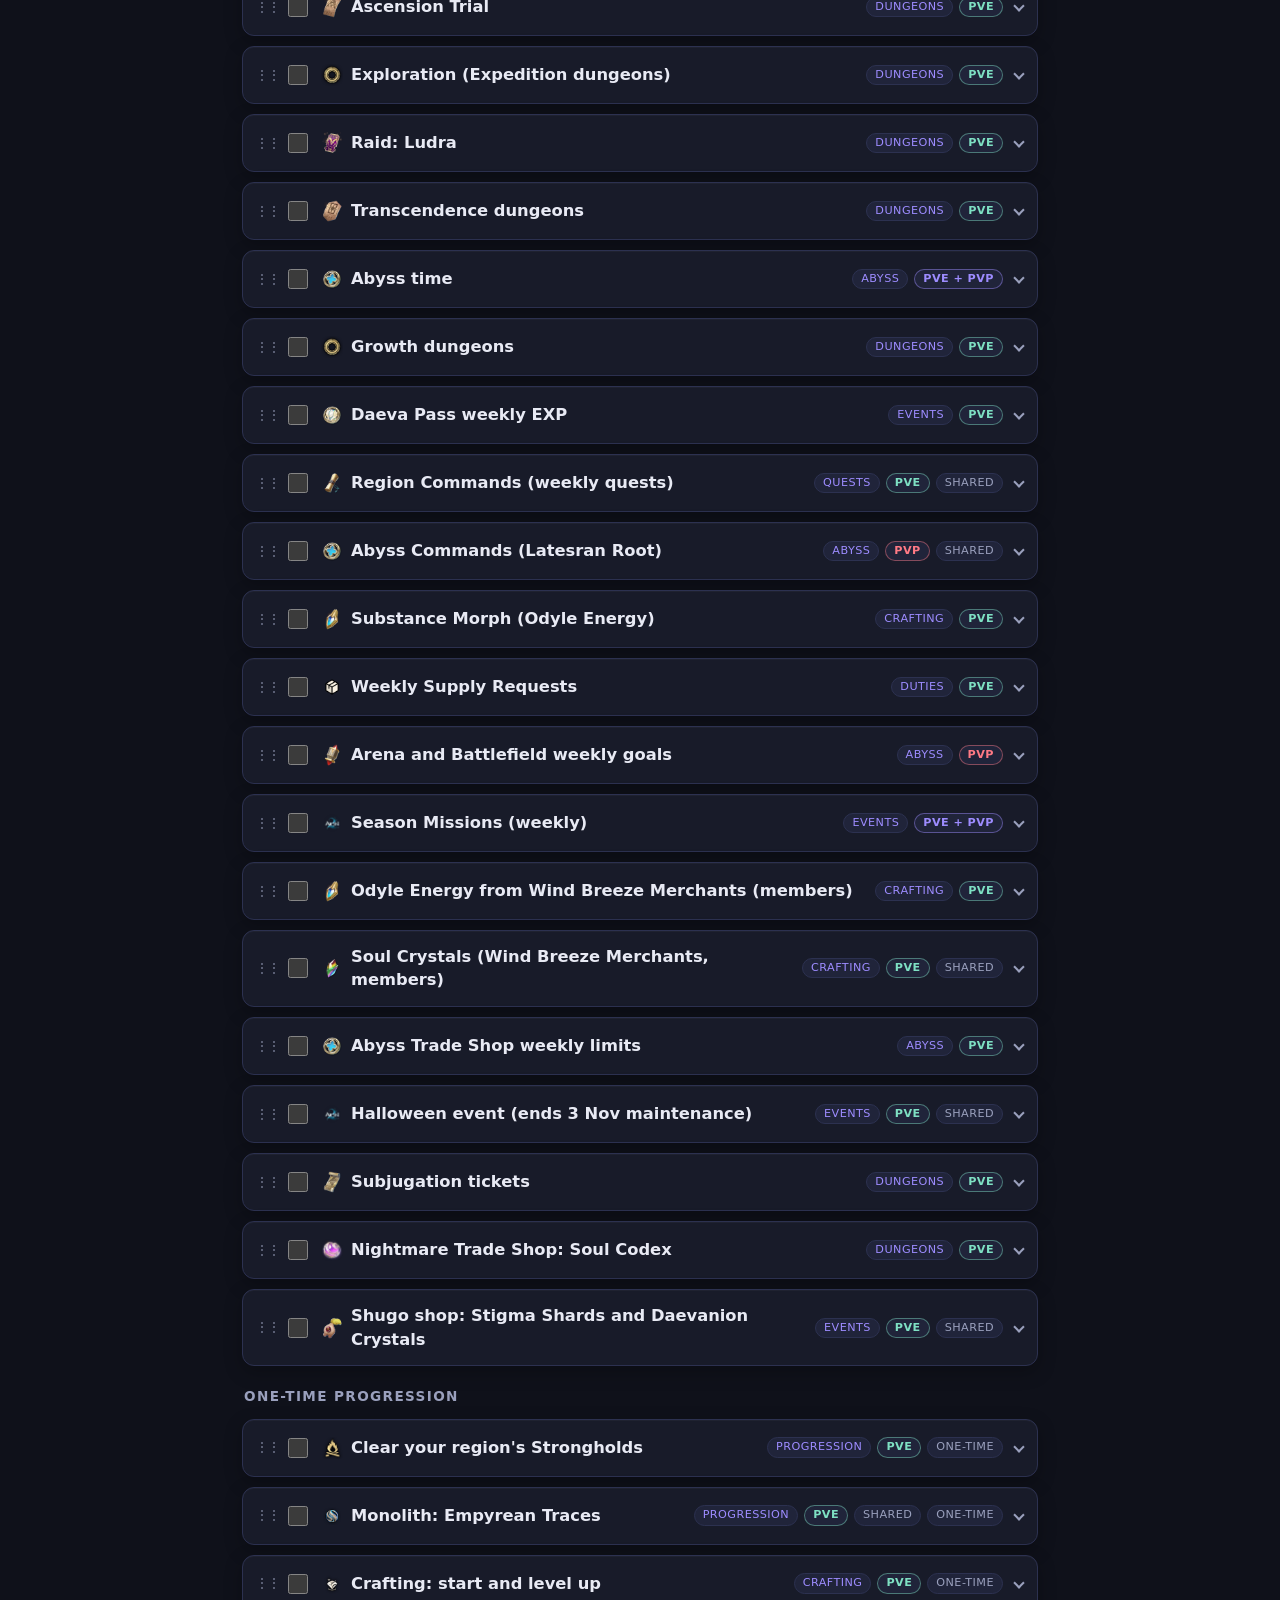
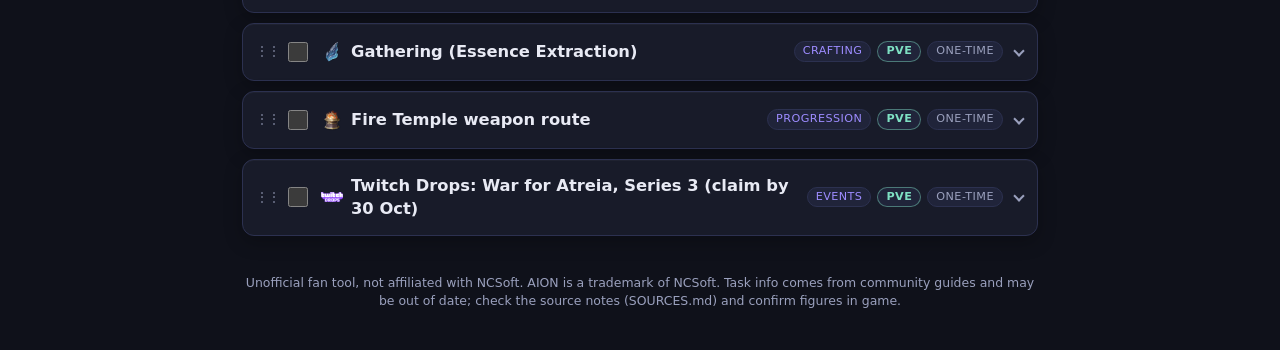
==== commit a01df127: "Add About page and top bar button Co-Authored-By: Claude Sonnet 5.5 <noreply@anthropic.com>" ====
--- a/index.html
+++ b/index.html
@@ -7,8 +7,8 @@
   <meta name="description" content="Personal daily and weekly task tracker for AION 2, per character. Unofficial fan tool.">
   <meta name="color-scheme" content="dark light">
   <link rel="icon" href="data:image/svg+xml,%3Csvg xmlns='http://www.w3.org/2000/svg' viewBox='0 0 32 32'%3E%3Crect width='32' height='32' rx='7' fill='%232a2f45'/%3E%3Cpath d='M9 17l5 5 9-12' fill='none' stroke='%237ee0c3' stroke-width='3.5' stroke-linecap='round' stroke-linejoin='round'/%3E%3C/svg%3E">
-  <link rel="stylesheet" href="css/style.css?v=43">
-  <link rel="stylesheet" href="css/timeline.css?v=43">
+  <link rel="stylesheet" href="css/style.css?v=44">
+  <link rel="stylesheet" href="css/timeline.css?v=44">
 </head>
 <body>
   <header class="topbar">
@@ -23,6 +23,7 @@
       <button id="tabMap" class="tab" type="button">Map</button>
     </nav>
     <div class="topbar-actions">
+      <a class="btn about-link" href="about.html" title="About this site: what it stores and what to know">About</a>
       <button id="resBtn" class="icon-btn" type="button" aria-label="Resources" title="Resources">📚</button>
       <button id="themeBtn" class="icon-btn" type="button" aria-label="Toggle light/dark theme" title="Toggle theme">🌙</button>
       <button id="settingsBtn" class="icon-btn" type="button" aria-label="Settings" title="Settings">⚙️</button>
@@ -215,12 +216,12 @@
     </div>
   </dialog>
 
-  <script src="js/seed.js?v=43"></script>
-  <script src="js/servers.js?v=43"></script>
-  <script src="js/time.js?v=43"></script>
-  <script src="js/store.js?v=43"></script>
-  <script src="js/maps.js?v=43"></script>
-  <script src="js/timeline.js?v=43"></script>
-  <script src="js/app.js?v=43"></script>
+  <script src="js/seed.js?v=44"></script>
+  <script src="js/servers.js?v=44"></script>
+  <script src="js/time.js?v=44"></script>
+  <script src="js/store.js?v=44"></script>
+  <script src="js/maps.js?v=44"></script>
+  <script src="js/timeline.js?v=44"></script>
+  <script src="js/app.js?v=44"></script>
 </body>
 </html>
--- a/css/style.css
+++ b/css/style.css
@@ -210,3 +210,10 @@
 
 .ticon { display: inline-flex; align-items: center; flex: none; }
 .ticon img { width: 22px; height: 22px; object-fit: contain; border-radius: 4px; }
+
+.about { display: grid; gap: 12px; max-width: 760px; }
+.about h2 { font-size: 1.05rem; margin: 0 0 8px; color: var(--accent); }
+.about p, .about li { color: var(--text); line-height: 1.55; font-size: .95rem; }
+.about ul { margin: 0; padding-left: 1.2rem; display: grid; gap: 8px; }
+.about a { color: var(--accent); }
+.about-link { text-decoration: none; }
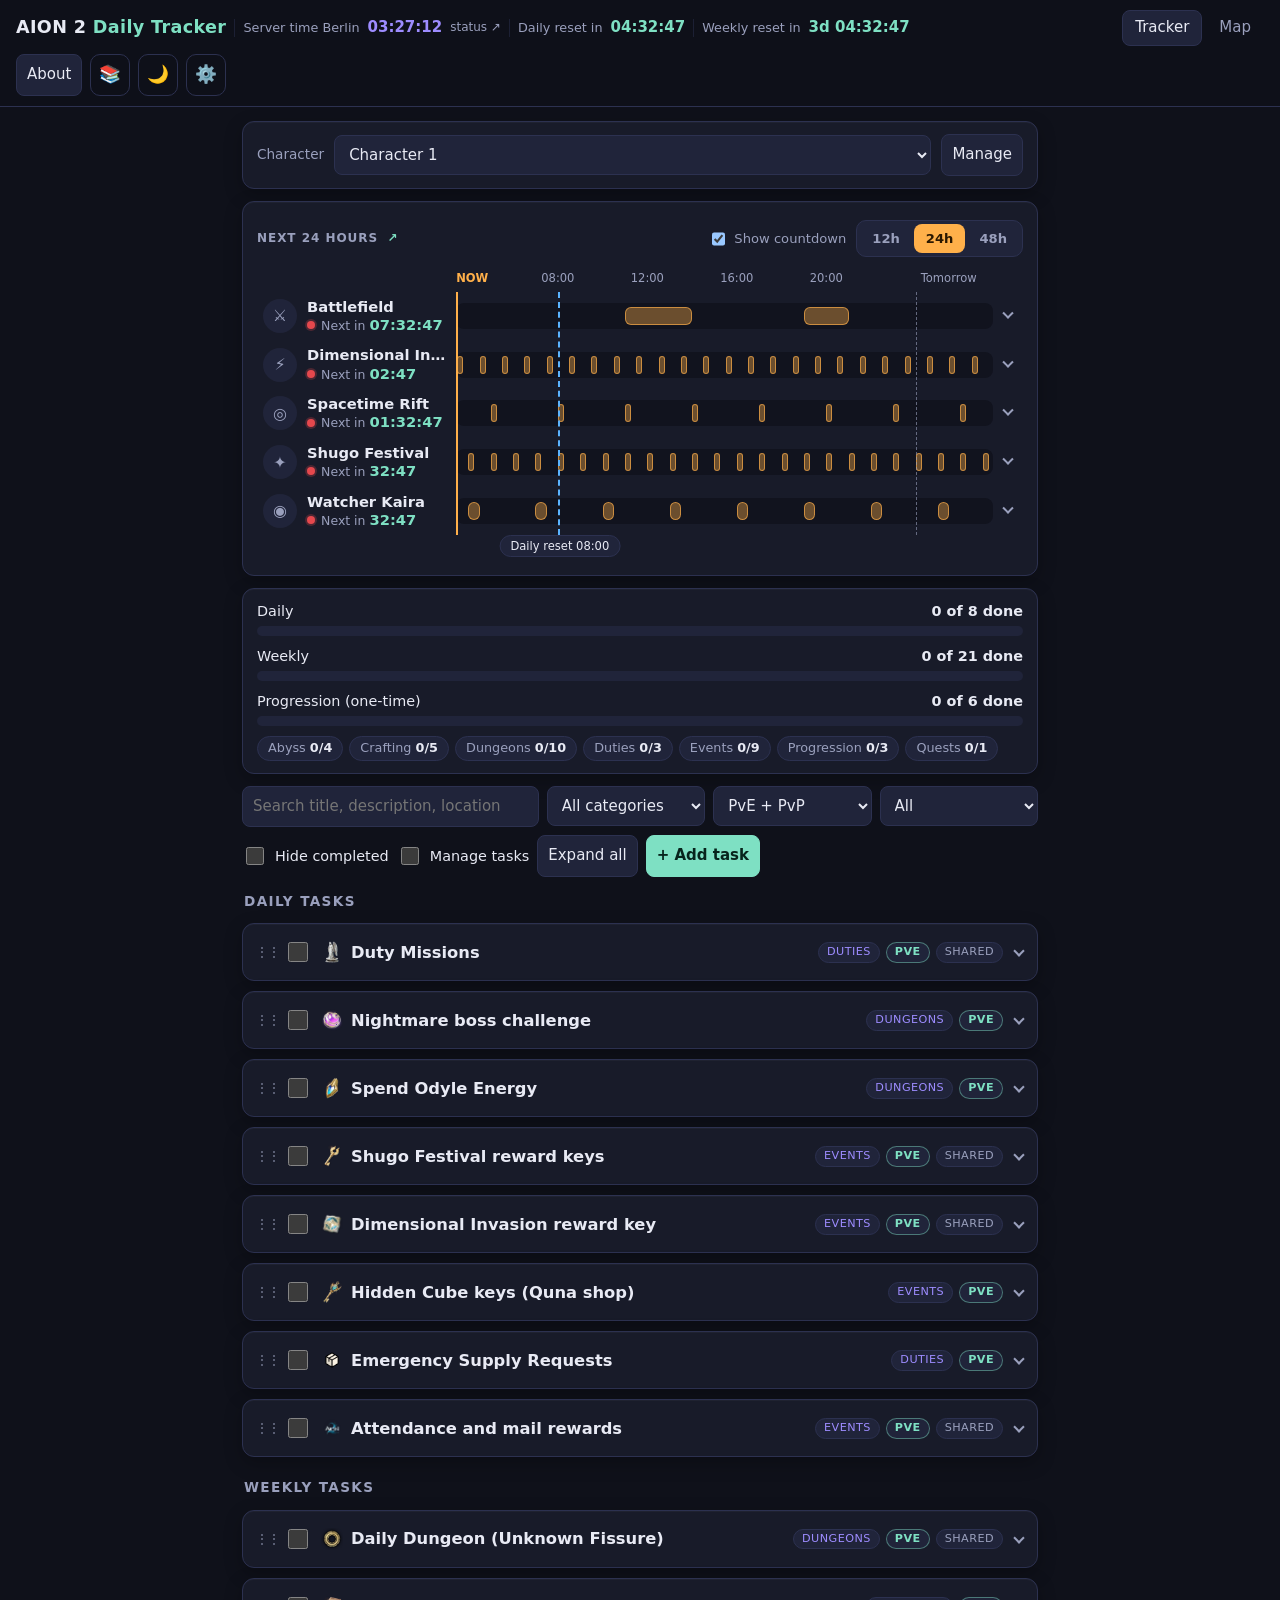
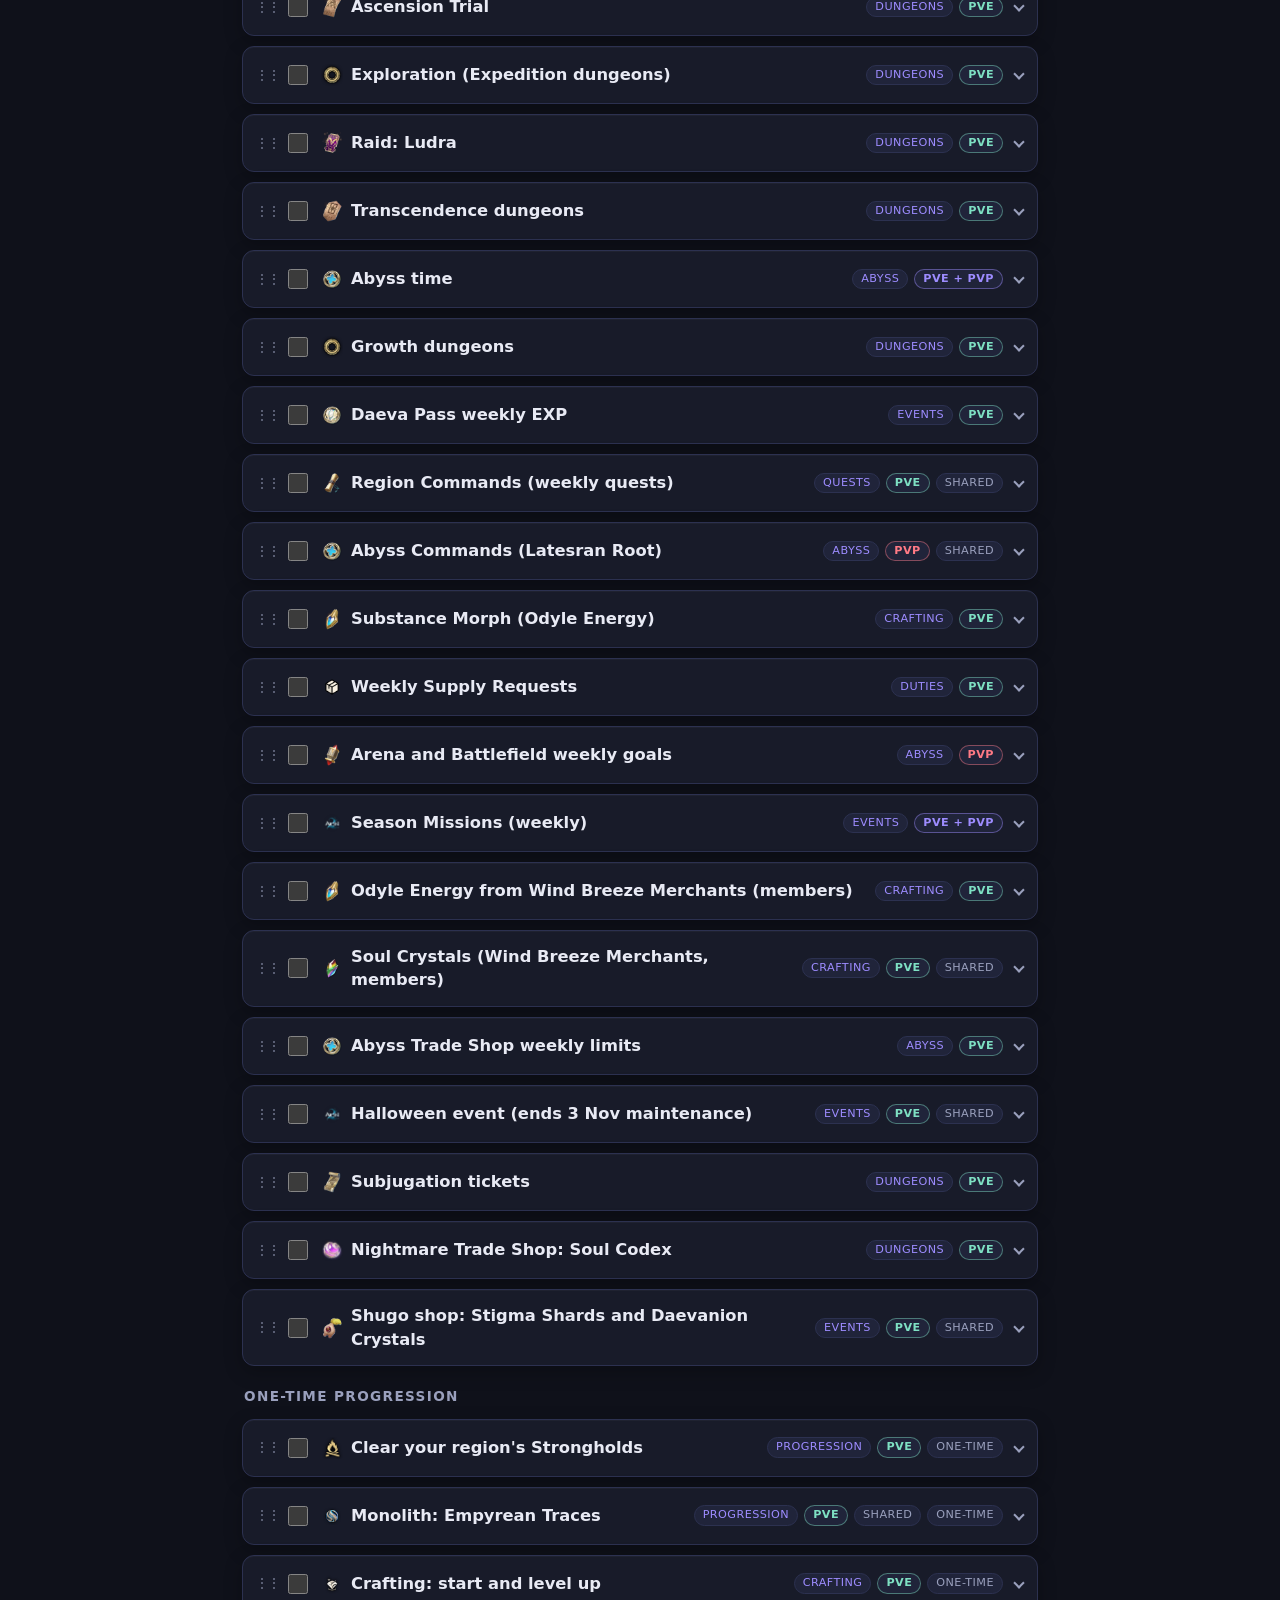
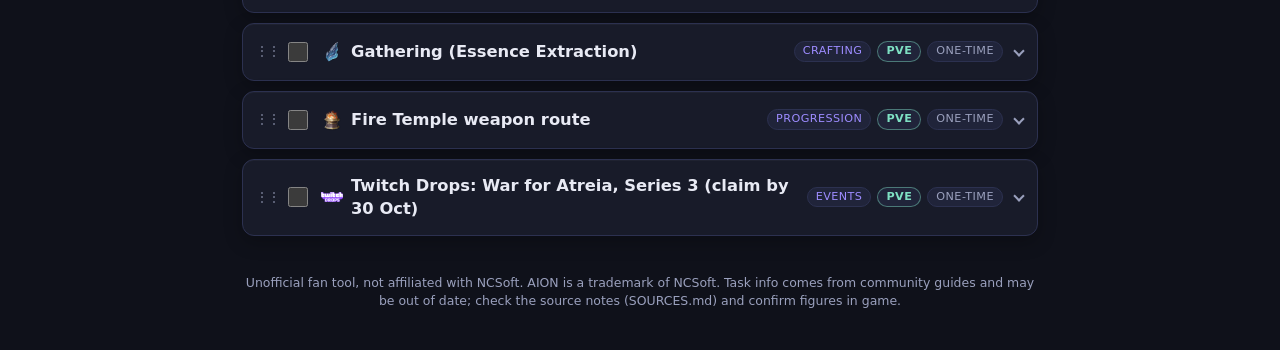
==== commit 90a22529: "Step lists can have items with icons; Duty Missions picks shown as a list; icons/items folder Co-Aut" ====
--- a/index.html
+++ b/index.html
@@ -7,8 +7,8 @@
   <meta name="description" content="Personal daily and weekly task tracker for AION 2, per character. Unofficial fan tool.">
   <meta name="color-scheme" content="dark light">
   <link rel="icon" href="data:image/svg+xml,%3Csvg xmlns='http://www.w3.org/2000/svg' viewBox='0 0 32 32'%3E%3Crect width='32' height='32' rx='7' fill='%232a2f45'/%3E%3Cpath d='M9 17l5 5 9-12' fill='none' stroke='%237ee0c3' stroke-width='3.5' stroke-linecap='round' stroke-linejoin='round'/%3E%3C/svg%3E">
-  <link rel="stylesheet" href="css/style.css?v=44">
-  <link rel="stylesheet" href="css/timeline.css?v=44">
+  <link rel="stylesheet" href="css/style.css?v=45">
+  <link rel="stylesheet" href="css/timeline.css?v=45">
 </head>
 <body>
   <header class="topbar">
@@ -216,12 +216,12 @@
     </div>
   </dialog>
 
-  <script src="js/seed.js?v=44"></script>
-  <script src="js/servers.js?v=44"></script>
-  <script src="js/time.js?v=44"></script>
-  <script src="js/store.js?v=44"></script>
-  <script src="js/maps.js?v=44"></script>
-  <script src="js/timeline.js?v=44"></script>
-  <script src="js/app.js?v=44"></script>
+  <script src="js/seed.js?v=45"></script>
+  <script src="js/servers.js?v=45"></script>
+  <script src="js/time.js?v=45"></script>
+  <script src="js/store.js?v=45"></script>
+  <script src="js/maps.js?v=45"></script>
+  <script src="js/timeline.js?v=45"></script>
+  <script src="js/app.js?v=45"></script>
 </body>
 </html>
--- a/css/style.css
+++ b/css/style.css
@@ -208,6 +208,11 @@
 .chip.pick:hover { border-color: var(--accent); }
 .chip.pick.other { opacity: .7; }
 
+.substeps { list-style: none; margin: 6px 0 4px; padding: 0; display: grid; gap: 6px; }
+.substeps li { display: flex; align-items: center; gap: 10px; }
+.substeps .ticon { width: 24px; justify-content: center; }
+.substeps .ticon img { width: 24px; height: 24px; }
+.dotmark { color: var(--muted); }
 .ticon { display: inline-flex; align-items: center; flex: none; }
 .ticon img { width: 22px; height: 22px; object-fit: contain; border-radius: 4px; }
 
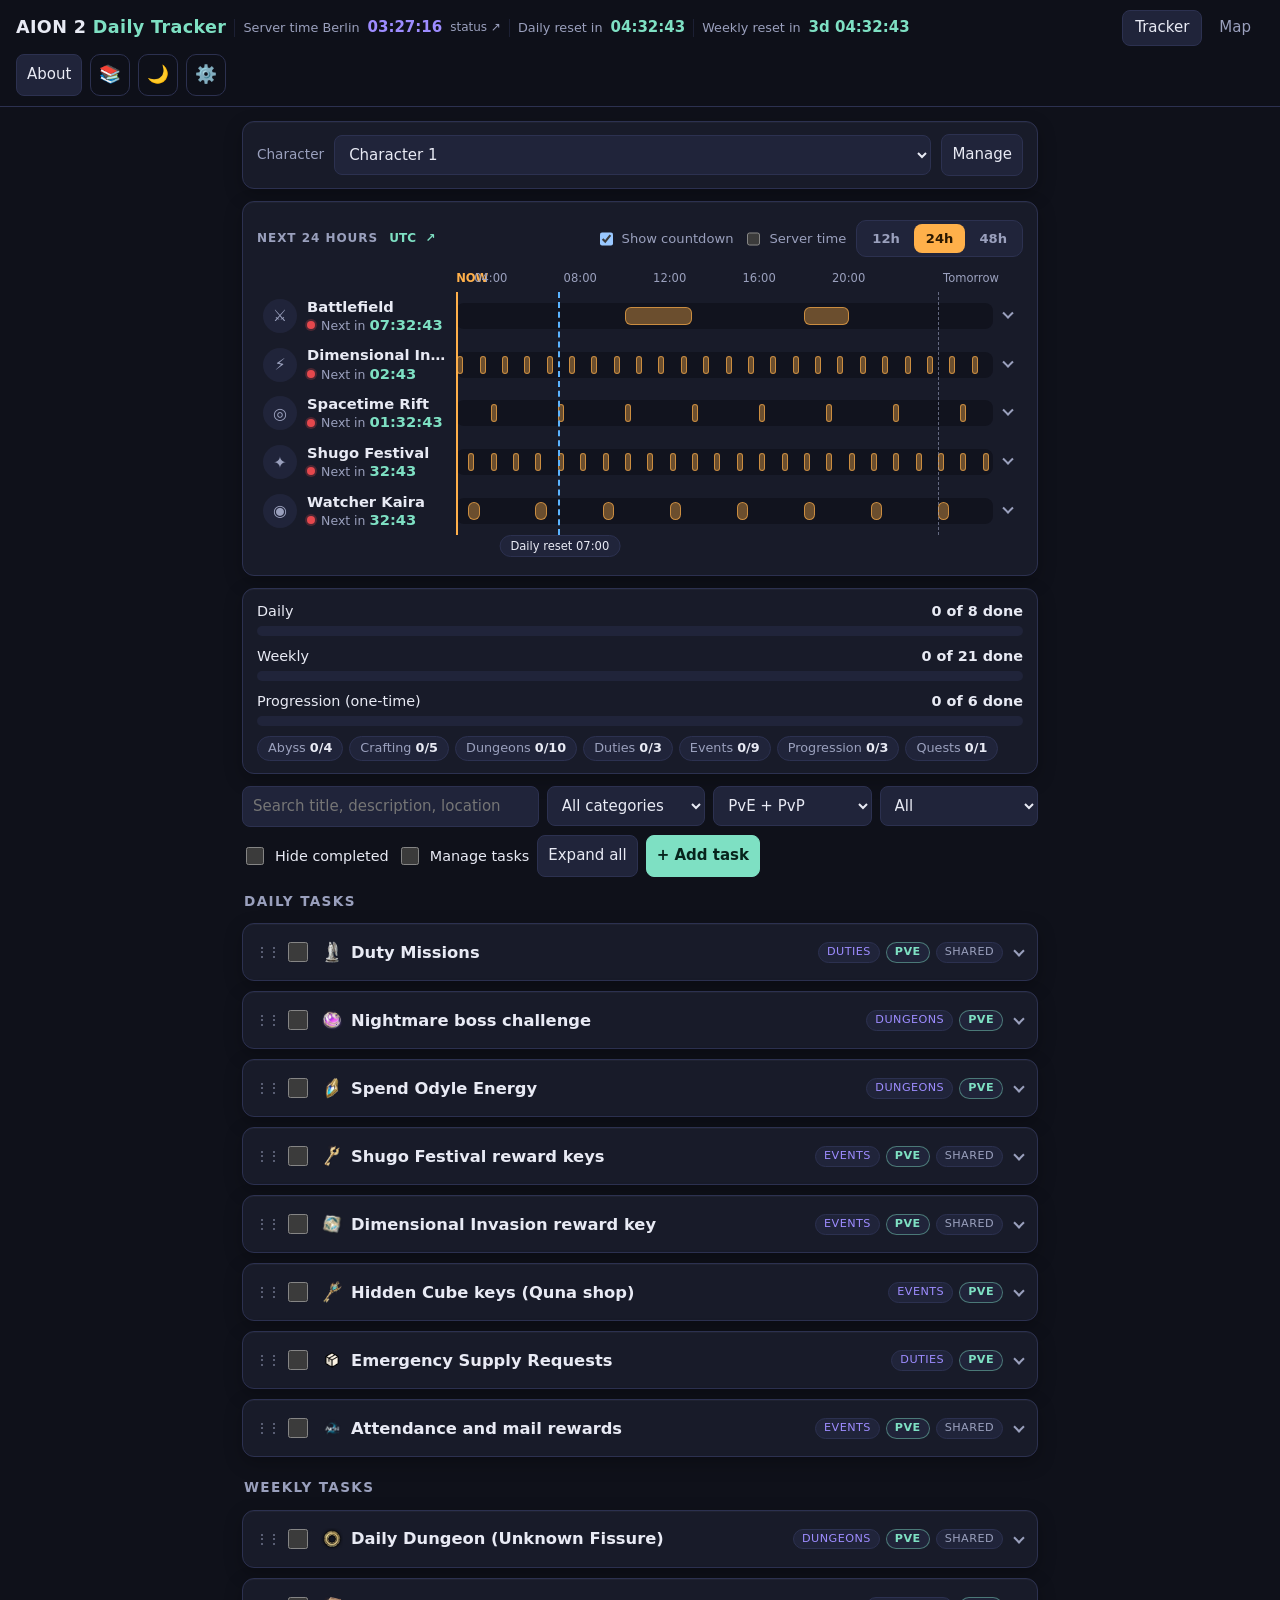
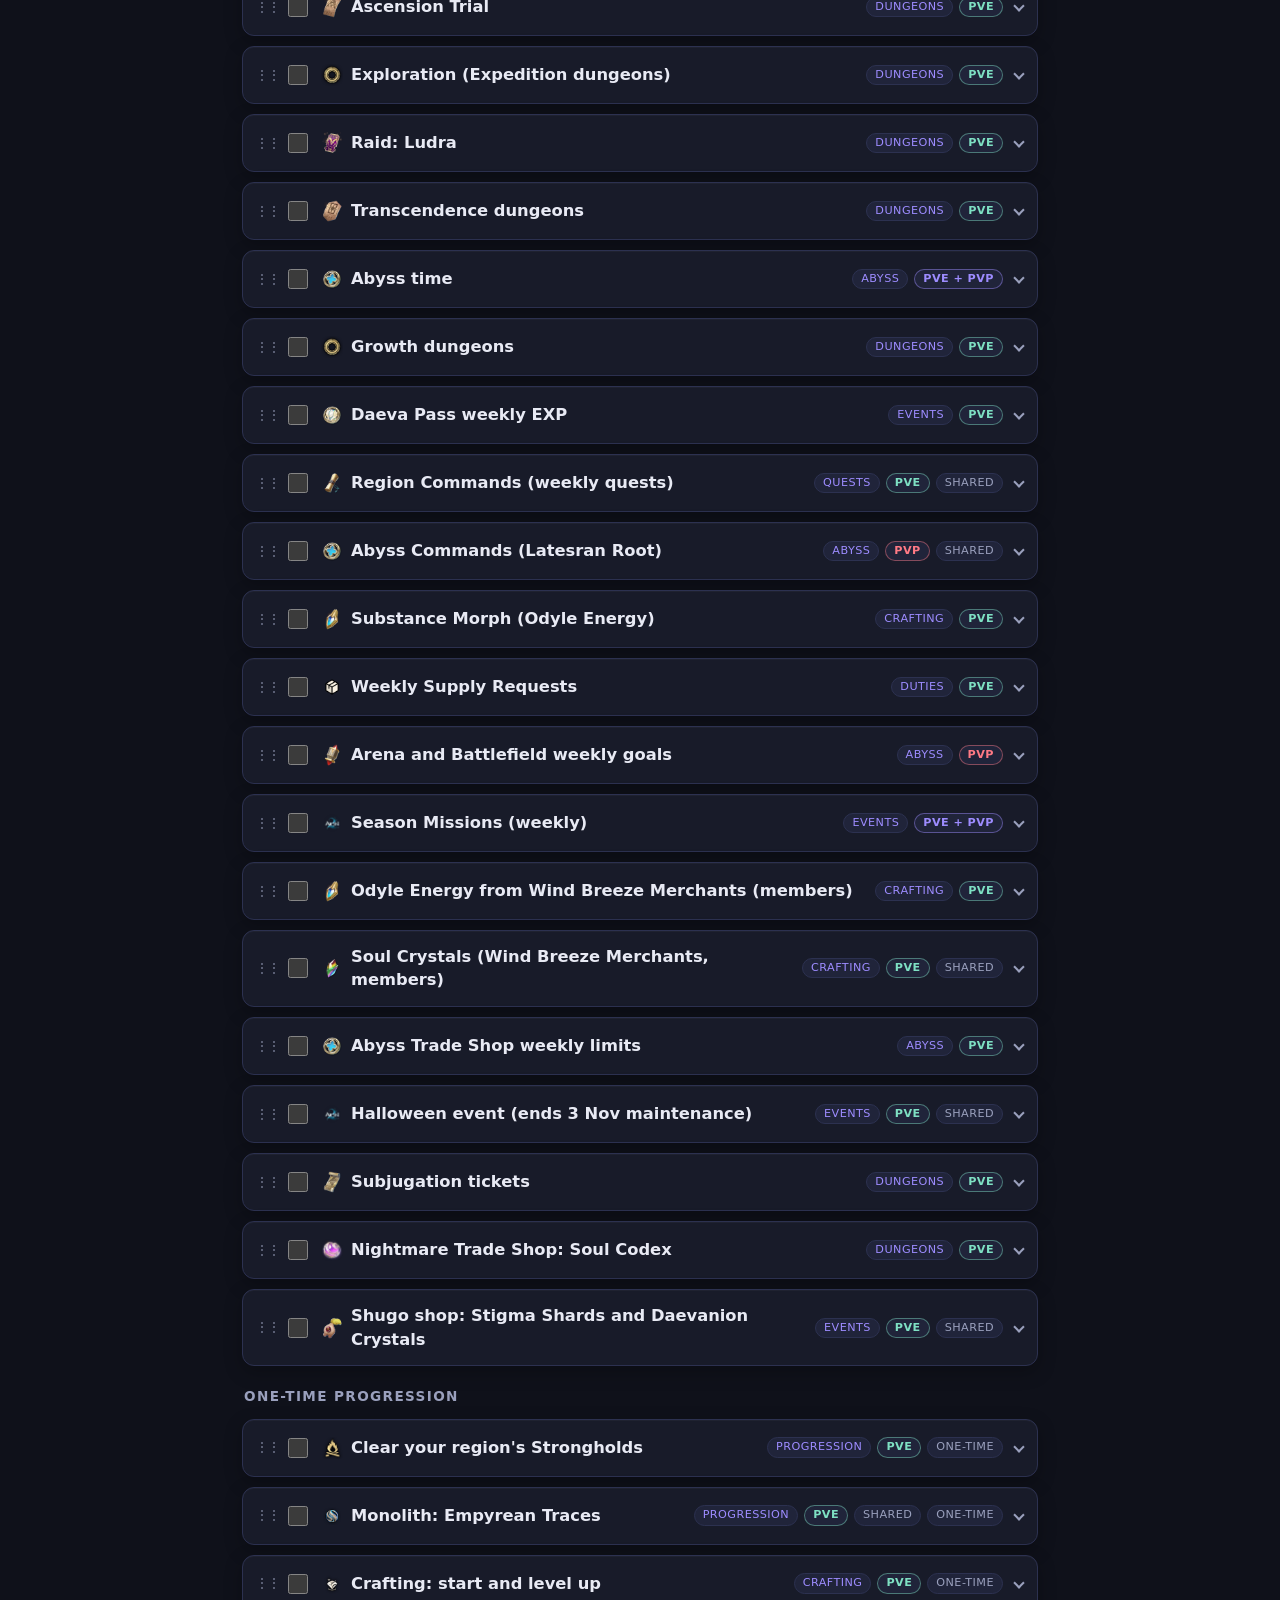
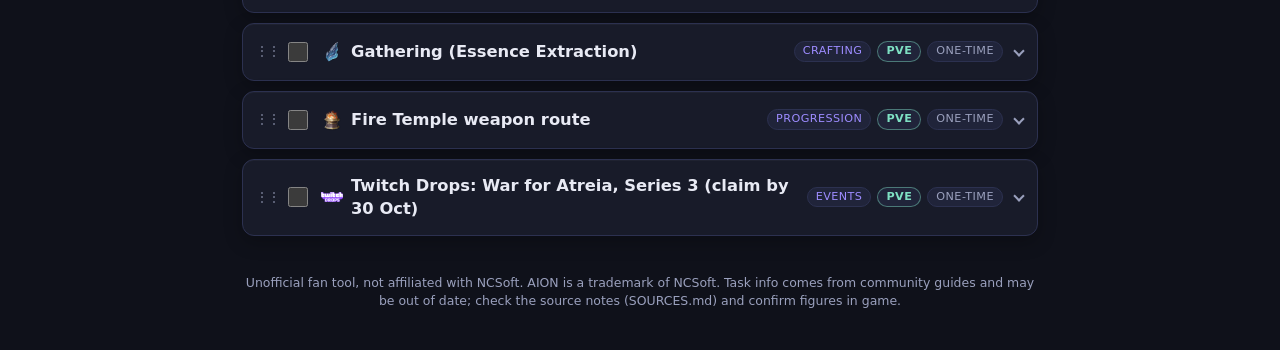
==== commit 5ad1c7f1: "Timeline shows the display timezone by default; Server time checkbox switches to the server clock Co" ====
--- a/index.html
+++ b/index.html
@@ -7,8 +7,8 @@
   <meta name="description" content="Personal daily and weekly task tracker for AION 2, per character. Unofficial fan tool.">
   <meta name="color-scheme" content="dark light">
   <link rel="icon" href="data:image/svg+xml,%3Csvg xmlns='http://www.w3.org/2000/svg' viewBox='0 0 32 32'%3E%3Crect width='32' height='32' rx='7' fill='%232a2f45'/%3E%3Cpath d='M9 17l5 5 9-12' fill='none' stroke='%237ee0c3' stroke-width='3.5' stroke-linecap='round' stroke-linejoin='round'/%3E%3C/svg%3E">
-  <link rel="stylesheet" href="css/style.css?v=45">
-  <link rel="stylesheet" href="css/timeline.css?v=45">
+  <link rel="stylesheet" href="css/style.css?v=46">
+  <link rel="stylesheet" href="css/timeline.css?v=46">
 </head>
 <body>
   <header class="topbar">
@@ -39,8 +39,9 @@
 
     <section class="card tl" aria-label="Event timeline">
       <div class="tl-head">
-        <span class="tl-title">NEXT <span id="rangeTxt">24</span> HOURS <a class="tl-src" href="https://shugo.gg/timers" target="_blank" rel="noopener" title="Event times from shugo.gg" aria-label="Event times from shugo.gg (opens in a new tab)">&#8599;</a></span>
+        <span class="tl-title">NEXT <span id="rangeTxt">24</span> HOURS <span class="tl-zone" id="tlZone"></span> <a class="tl-src" href="https://shugo.gg/timers" target="_blank" rel="noopener" title="Event times from shugo.gg" aria-label="Event times from shugo.gg (opens in a new tab)">&#8599;</a></span>
         <label class="tl-cd"><input type="checkbox" id="cdToggle" checked> Show countdown</label>
+        <label class="tl-cd" title="Show the timeline on your server region's clock instead of your display timezone"><input type="checkbox" id="srvToggle"> Server time</label>
         <div class="seg" role="group" aria-label="Range">
           <button type="button" data-range="12">12h</button>
           <button type="button" data-range="24">24h</button>
@@ -216,12 +217,12 @@
     </div>
   </dialog>
 
-  <script src="js/seed.js?v=45"></script>
-  <script src="js/servers.js?v=45"></script>
-  <script src="js/time.js?v=45"></script>
-  <script src="js/store.js?v=45"></script>
-  <script src="js/maps.js?v=45"></script>
-  <script src="js/timeline.js?v=45"></script>
-  <script src="js/app.js?v=45"></script>
+  <script src="js/seed.js?v=46"></script>
+  <script src="js/servers.js?v=46"></script>
+  <script src="js/time.js?v=46"></script>
+  <script src="js/store.js?v=46"></script>
+  <script src="js/maps.js?v=46"></script>
+  <script src="js/timeline.js?v=46"></script>
+  <script src="js/app.js?v=46"></script>
 </body>
 </html>
--- a/css/timeline.css
+++ b/css/timeline.css
@@ -56,6 +56,7 @@
 .tl-head { gap: 10px; flex-wrap: wrap; }
 .tl-title { margin-right: auto; }
 .tl-src { color: var(--accent); text-decoration: none; margin-left: 4px; }
+.tl-zone { margin-left: 6px; color: var(--accent); font-weight: 600; letter-spacing: 0; }
 .tl-cd { display: inline-flex; align-items: center; gap: 6px; font-size: .82rem; color: var(--muted); cursor: pointer; }
 .tl-chev { justify-self: center; width: 8px; height: 8px; border-right: 2px solid var(--muted); border-bottom: 2px solid var(--muted); transform: rotate(45deg) translate(-2px, -2px); transition: transform .15s; }
 .tl-item.open .tl-chev { transform: rotate(-135deg) translate(-2px, -2px); }
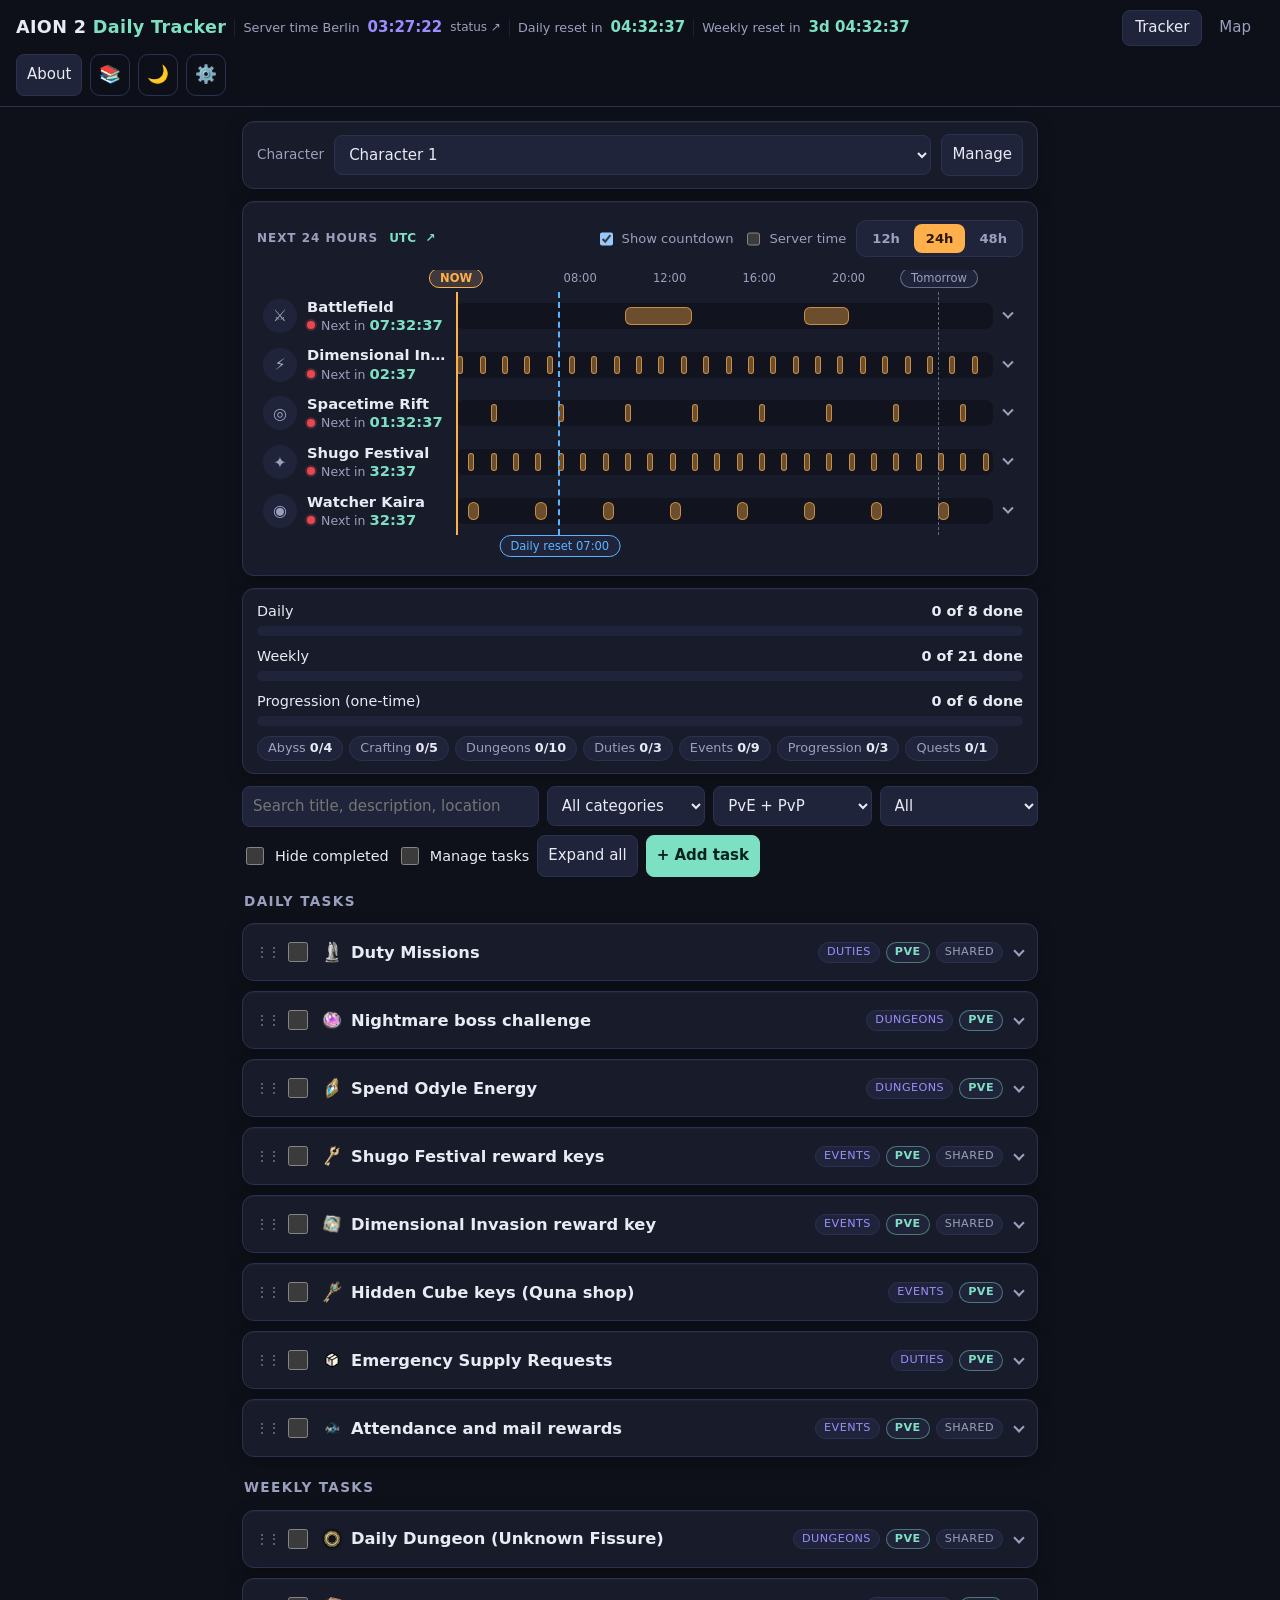
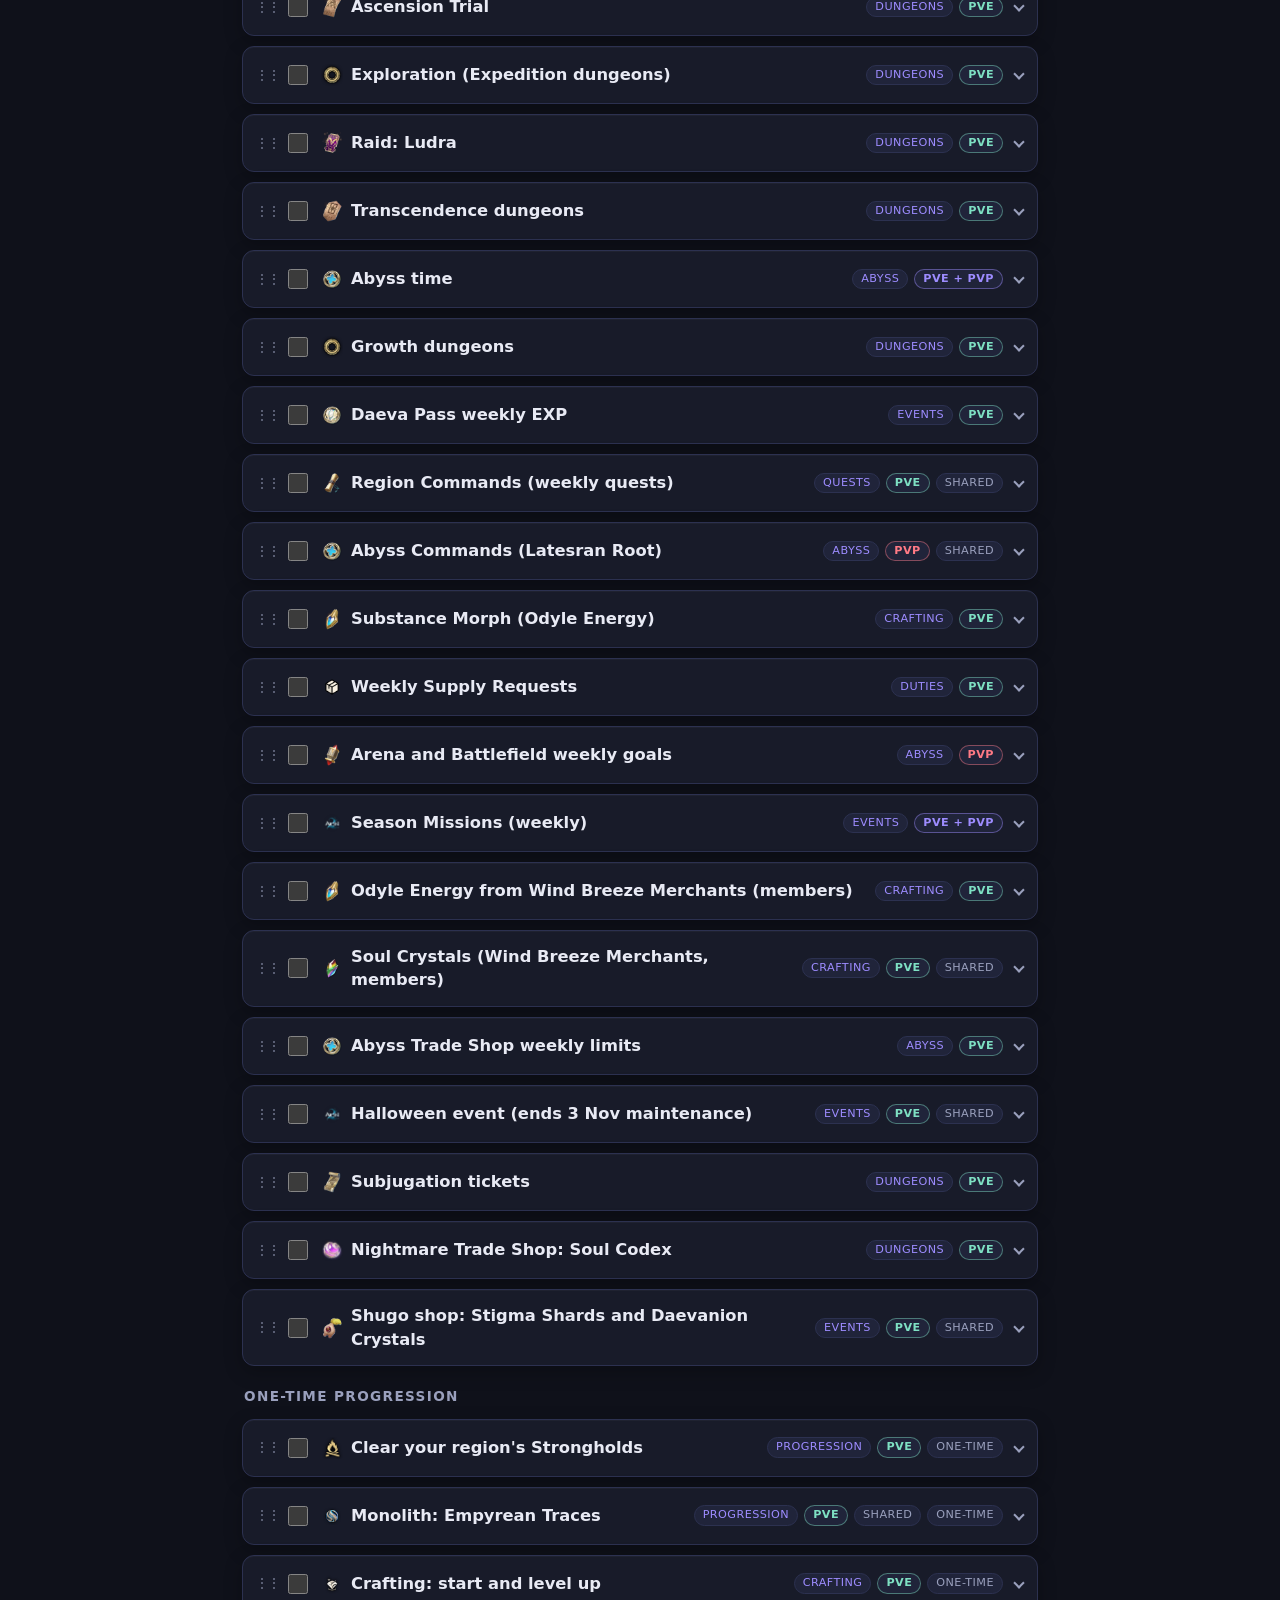
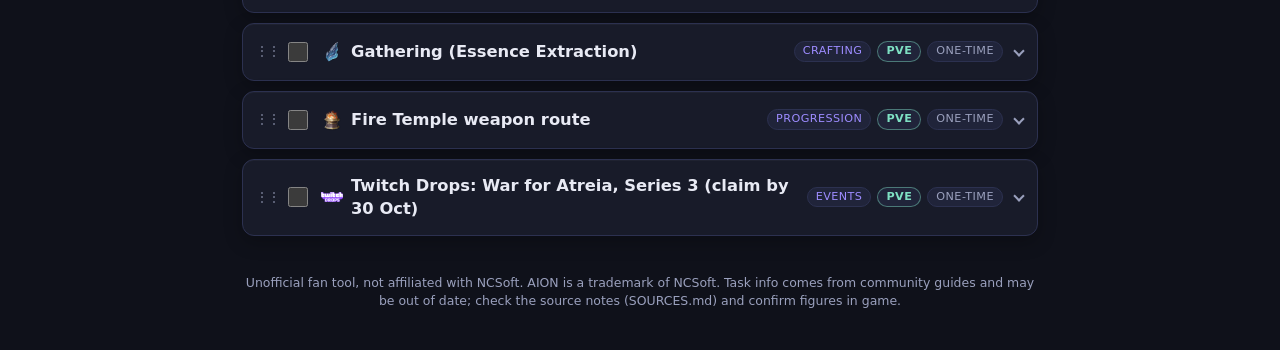
==== commit 6201c88c: "Timeline: NOW, Tomorrow and Daily reset labels as pills in their line colours Co-Authored-By: Claude" ====
--- a/index.html
+++ b/index.html
@@ -7,8 +7,8 @@
   <meta name="description" content="Personal daily and weekly task tracker for AION 2, per character. Unofficial fan tool.">
   <meta name="color-scheme" content="dark light">
   <link rel="icon" href="data:image/svg+xml,%3Csvg xmlns='http://www.w3.org/2000/svg' viewBox='0 0 32 32'%3E%3Crect width='32' height='32' rx='7' fill='%232a2f45'/%3E%3Cpath d='M9 17l5 5 9-12' fill='none' stroke='%237ee0c3' stroke-width='3.5' stroke-linecap='round' stroke-linejoin='round'/%3E%3C/svg%3E">
-  <link rel="stylesheet" href="css/style.css?v=46">
-  <link rel="stylesheet" href="css/timeline.css?v=46">
+  <link rel="stylesheet" href="css/style.css?v=47">
+  <link rel="stylesheet" href="css/timeline.css?v=47">
 </head>
 <body>
   <header class="topbar">
@@ -217,12 +217,12 @@
     </div>
   </dialog>
 
-  <script src="js/seed.js?v=46"></script>
-  <script src="js/servers.js?v=46"></script>
-  <script src="js/time.js?v=46"></script>
-  <script src="js/store.js?v=46"></script>
-  <script src="js/maps.js?v=46"></script>
-  <script src="js/timeline.js?v=46"></script>
-  <script src="js/app.js?v=46"></script>
+  <script src="js/seed.js?v=47"></script>
+  <script src="js/servers.js?v=47"></script>
+  <script src="js/time.js?v=47"></script>
+  <script src="js/store.js?v=47"></script>
+  <script src="js/maps.js?v=47"></script>
+  <script src="js/timeline.js?v=47"></script>
+  <script src="js/app.js?v=47"></script>
 </body>
 </html>
--- a/css/timeline.css
+++ b/css/timeline.css
@@ -9,7 +9,7 @@
 .tl-axis { display: grid; grid-template-columns: var(--info) 1fr 30px; height: 22px; }
 .tl-axis-track { grid-column: 2; position: relative; }
 .tl-tick { position: absolute; top: 0; transform: translateX(-50%); font-size: .72rem; color: var(--muted); font-variant-numeric: tabular-nums; }
-.tl-tick.now { transform: none; color: var(--amber); font-weight: 700; }
+.tl-tick.now { top: -2px; color: var(--amber); font-weight: 700; padding: 1px 10px; border: 1px solid var(--amber); border-radius: 999px; background: color-mix(in srgb, var(--amber) 14%, var(--surface2)); }
 
 .tl-body { position: relative; }
 .tl-item { border-radius: 12px; }
@@ -47,10 +47,10 @@
 /* vertical guides drawn over the track column */
 .tl-lines { position: absolute; top: 0; bottom: 0; left: var(--info); right: 30px; pointer-events: none; }
 .vline { position: absolute; top: 0; bottom: 0; border-left: 1px dashed color-mix(in srgb, var(--muted) 60%, transparent); }
-.vline em { position: absolute; top: -22px; left: 4px; font-style: normal; font-size: .72rem; color: var(--muted); white-space: nowrap; }
+.vline em { position: absolute; top: -24px; left: 0; transform: translateX(-50%); font-style: normal; font-size: .72rem; color: var(--muted); white-space: nowrap; padding: 1px 10px; border: 1px solid color-mix(in srgb, var(--muted) 60%, transparent); border-radius: 999px; background: var(--surface2); }
 .vline.nowline { border-left: 2px solid var(--amber); }
 .vline.reset { border-left: 2px dashed #5bb4ff; }
-.vline.reset em { top: auto; bottom: -22px; transform: translateX(-50%); left: 0; background: var(--surface2); border: 1px solid var(--border); border-radius: 999px; padding: 2px 10px; color: var(--text); }
+.vline.reset em { top: auto; bottom: -22px; padding: 2px 10px; color: #5bb4ff; border-color: #5bb4ff; }
 .tl-body { margin-bottom: 30px; }
 
 .tl-head { gap: 10px; flex-wrap: wrap; }
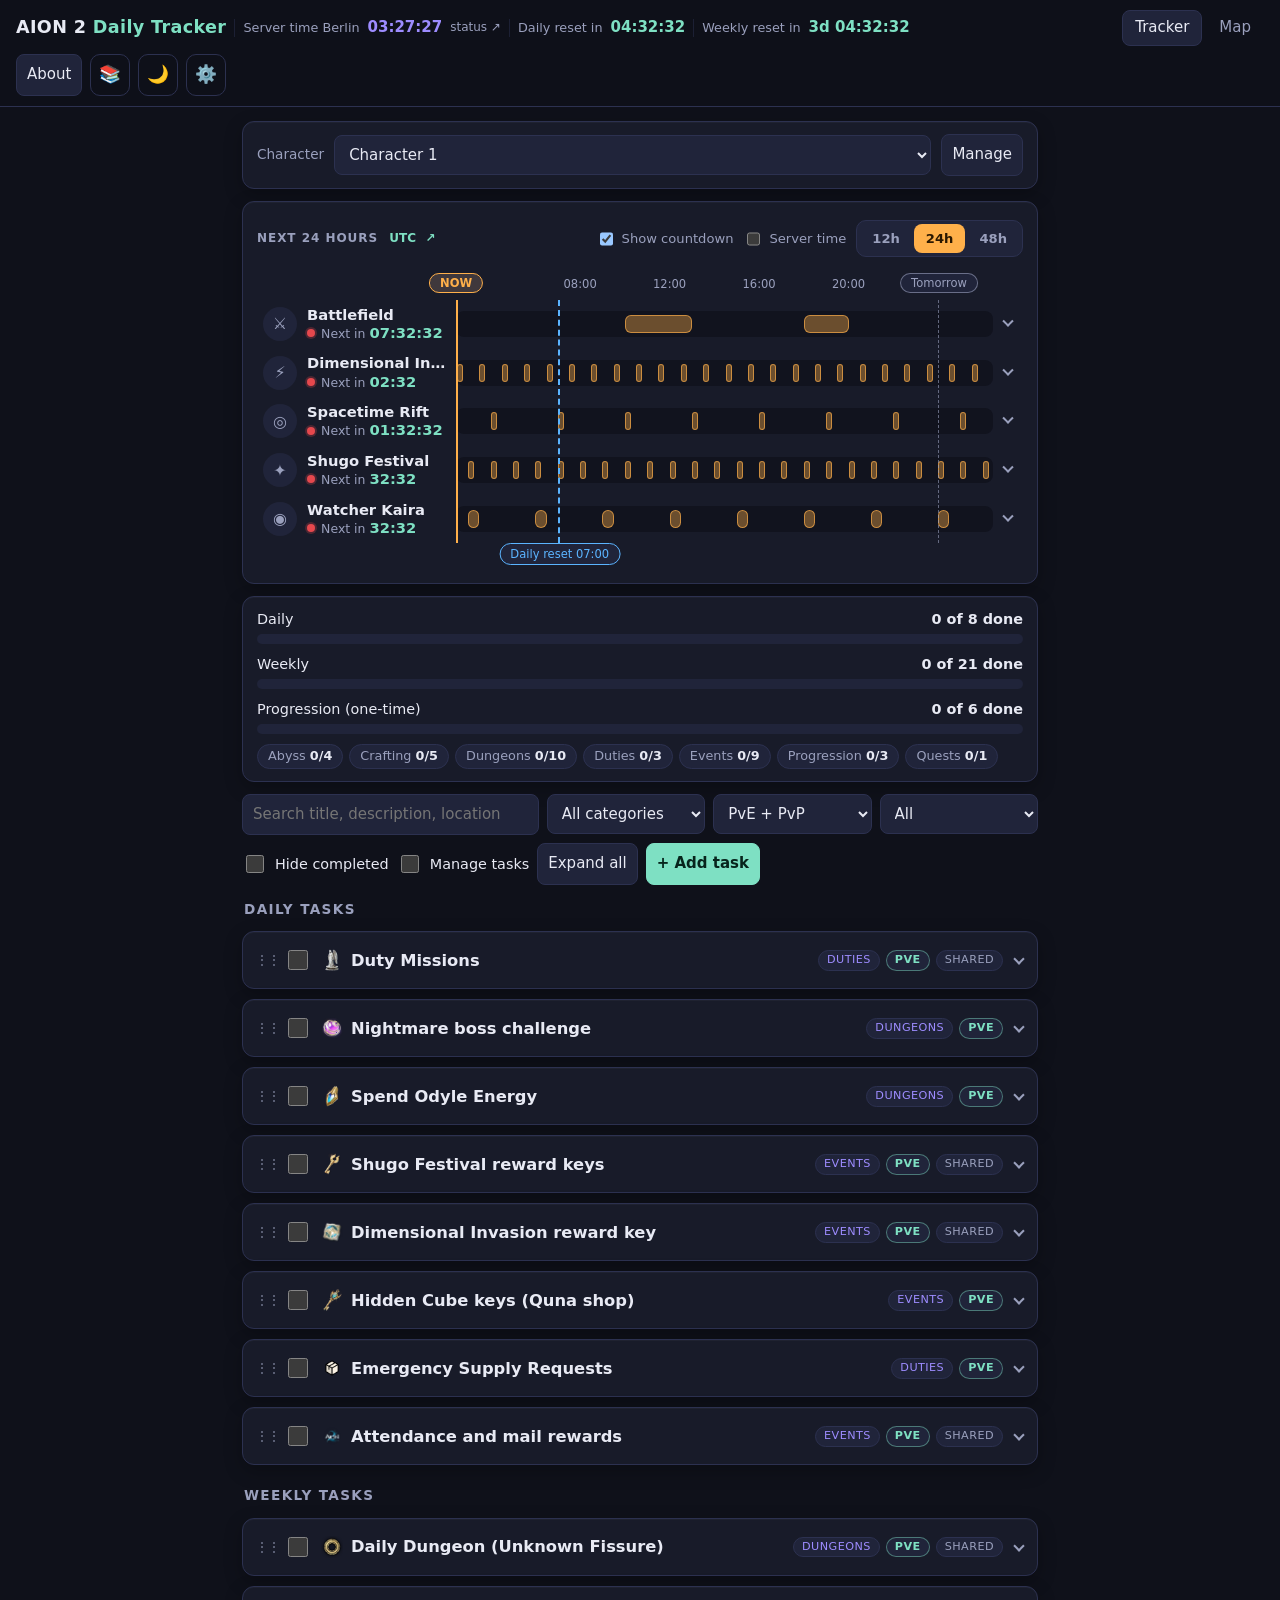
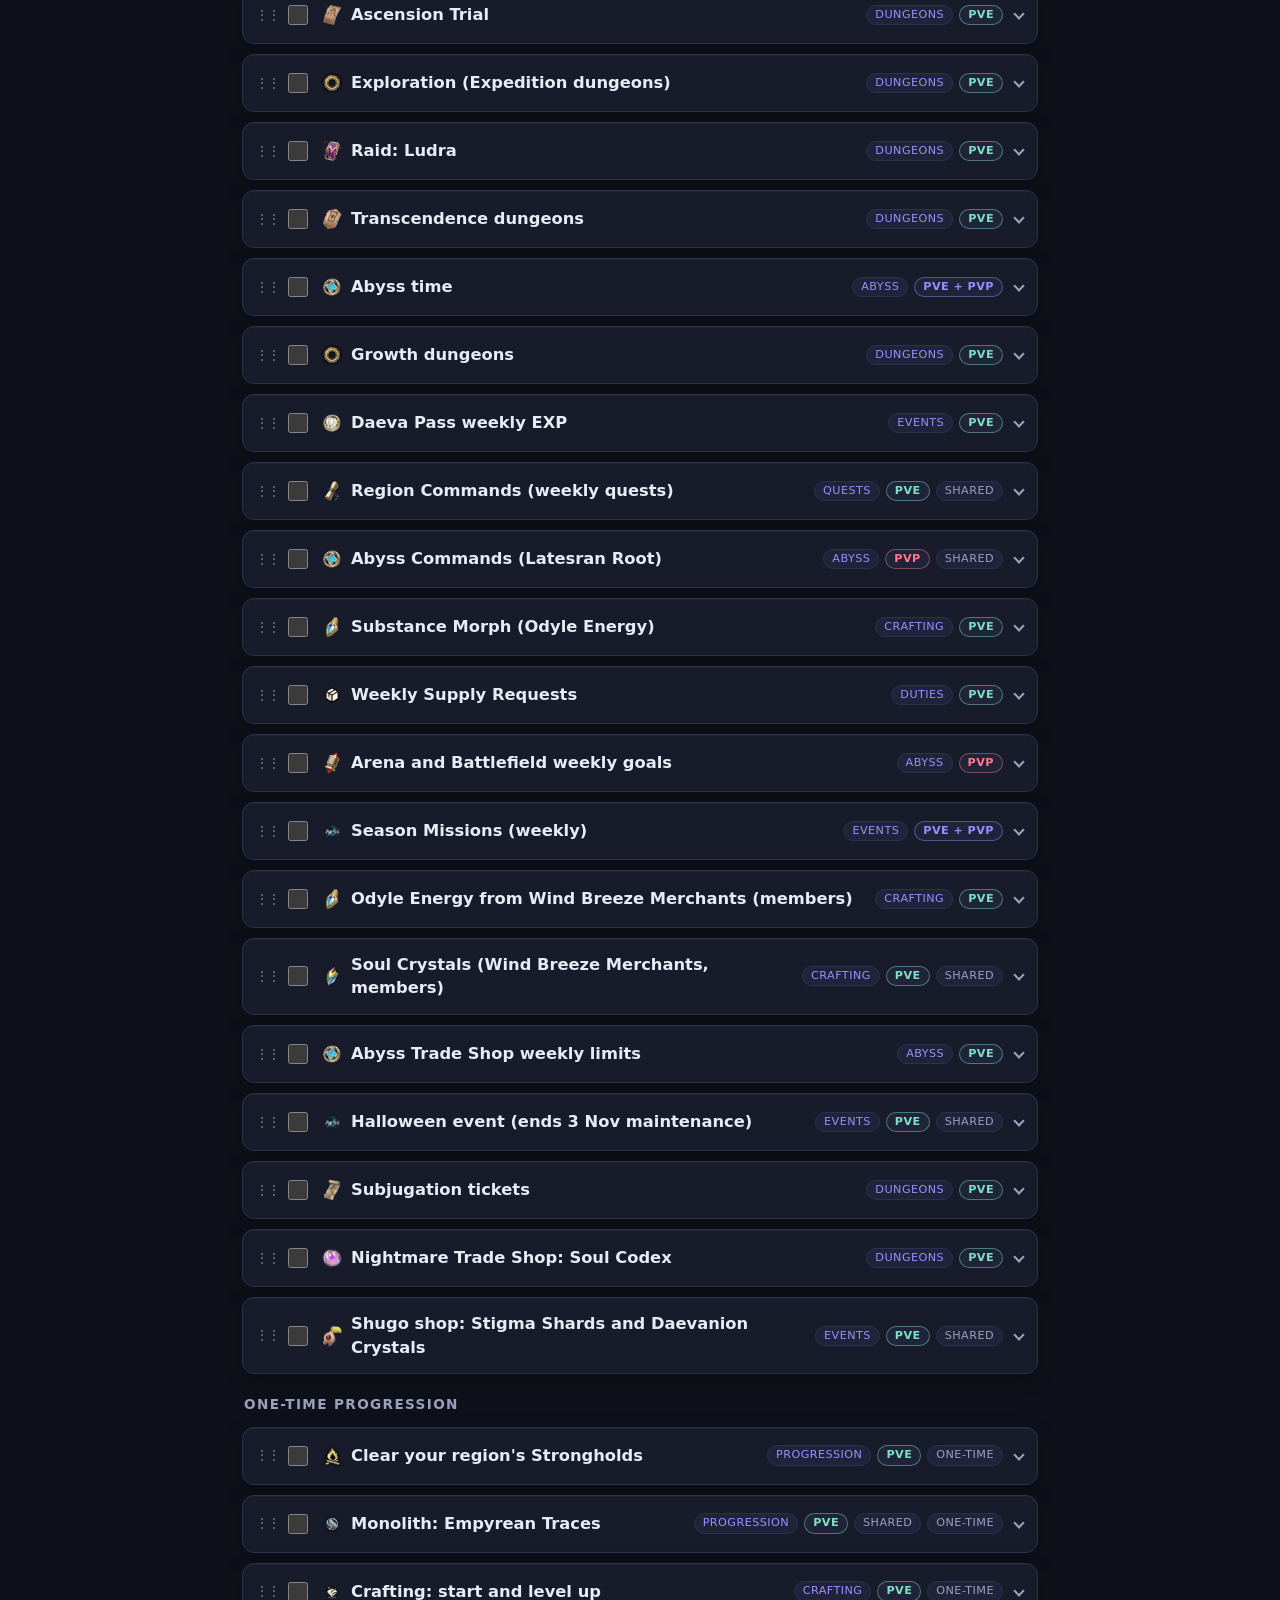
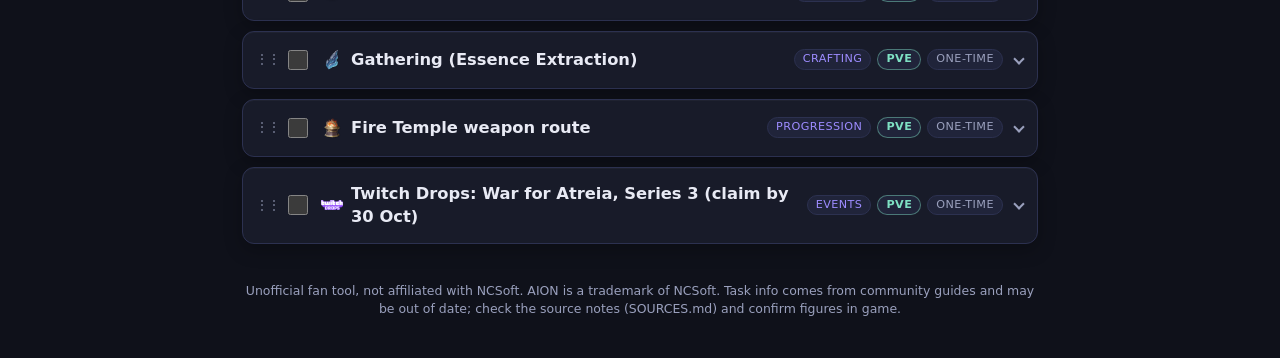
==== commit 1f152e39: "Timeline: give the axis more height so the NOW and Tomorrow pills are not clipped Co-Authored-By: Cl" ====
--- a/index.html
+++ b/index.html
@@ -7,8 +7,8 @@
   <meta name="description" content="Personal daily and weekly task tracker for AION 2, per character. Unofficial fan tool.">
   <meta name="color-scheme" content="dark light">
   <link rel="icon" href="data:image/svg+xml,%3Csvg xmlns='http://www.w3.org/2000/svg' viewBox='0 0 32 32'%3E%3Crect width='32' height='32' rx='7' fill='%232a2f45'/%3E%3Cpath d='M9 17l5 5 9-12' fill='none' stroke='%237ee0c3' stroke-width='3.5' stroke-linecap='round' stroke-linejoin='round'/%3E%3C/svg%3E">
-  <link rel="stylesheet" href="css/style.css?v=47">
-  <link rel="stylesheet" href="css/timeline.css?v=47">
+  <link rel="stylesheet" href="css/style.css?v=48">
+  <link rel="stylesheet" href="css/timeline.css?v=48">
 </head>
 <body>
   <header class="topbar">
@@ -217,12 +217,12 @@
     </div>
   </dialog>
 
-  <script src="js/seed.js?v=47"></script>
-  <script src="js/servers.js?v=47"></script>
-  <script src="js/time.js?v=47"></script>
-  <script src="js/store.js?v=47"></script>
-  <script src="js/maps.js?v=47"></script>
-  <script src="js/timeline.js?v=47"></script>
-  <script src="js/app.js?v=47"></script>
+  <script src="js/seed.js?v=48"></script>
+  <script src="js/servers.js?v=48"></script>
+  <script src="js/time.js?v=48"></script>
+  <script src="js/store.js?v=48"></script>
+  <script src="js/maps.js?v=48"></script>
+  <script src="js/timeline.js?v=48"></script>
+  <script src="js/app.js?v=48"></script>
 </body>
 </html>
--- a/css/timeline.css
+++ b/css/timeline.css
@@ -6,10 +6,10 @@
 .seg button { background: none; border: 0; color: var(--muted); padding: 5px 12px; border-radius: 8px; font: inherit; font-size: .82rem; font-weight: 600; cursor: pointer; }
 .seg button.on { background: var(--amber); color: #2b1800; }
 
-.tl-axis { display: grid; grid-template-columns: var(--info) 1fr 30px; height: 22px; }
+.tl-axis { display: grid; grid-template-columns: var(--info) 1fr 30px; height: 30px; }
 .tl-axis-track { grid-column: 2; position: relative; }
-.tl-tick { position: absolute; top: 0; transform: translateX(-50%); font-size: .72rem; color: var(--muted); font-variant-numeric: tabular-nums; }
-.tl-tick.now { top: -2px; color: var(--amber); font-weight: 700; padding: 1px 10px; border: 1px solid var(--amber); border-radius: 999px; background: color-mix(in srgb, var(--amber) 14%, var(--surface2)); }
+.tl-tick { position: absolute; top: 6px; transform: translateX(-50%); font-size: .72rem; color: var(--muted); font-variant-numeric: tabular-nums; }
+.tl-tick.now { top: 3px; color: var(--amber); font-weight: 700; padding: 1px 10px; border: 1px solid var(--amber); border-radius: 999px; background: color-mix(in srgb, var(--amber) 14%, var(--surface2)); }
 
 .tl-body { position: relative; }
 .tl-item { border-radius: 12px; }
@@ -47,7 +47,7 @@
 /* vertical guides drawn over the track column */
 .tl-lines { position: absolute; top: 0; bottom: 0; left: var(--info); right: 30px; pointer-events: none; }
 .vline { position: absolute; top: 0; bottom: 0; border-left: 1px dashed color-mix(in srgb, var(--muted) 60%, transparent); }
-.vline em { position: absolute; top: -24px; left: 0; transform: translateX(-50%); font-style: normal; font-size: .72rem; color: var(--muted); white-space: nowrap; padding: 1px 10px; border: 1px solid color-mix(in srgb, var(--muted) 60%, transparent); border-radius: 999px; background: var(--surface2); }
+.vline em { position: absolute; top: -27px; left: 0; transform: translateX(-50%); font-style: normal; font-size: .72rem; color: var(--muted); white-space: nowrap; padding: 1px 10px; border: 1px solid color-mix(in srgb, var(--muted) 60%, transparent); border-radius: 999px; background: var(--surface2); }
 .vline.nowline { border-left: 2px solid var(--amber); }
 .vline.reset { border-left: 2px dashed #5bb4ff; }
 .vline.reset em { top: auto; bottom: -22px; padding: 2px 10px; color: #5bb4ff; border-color: #5bb4ff; }
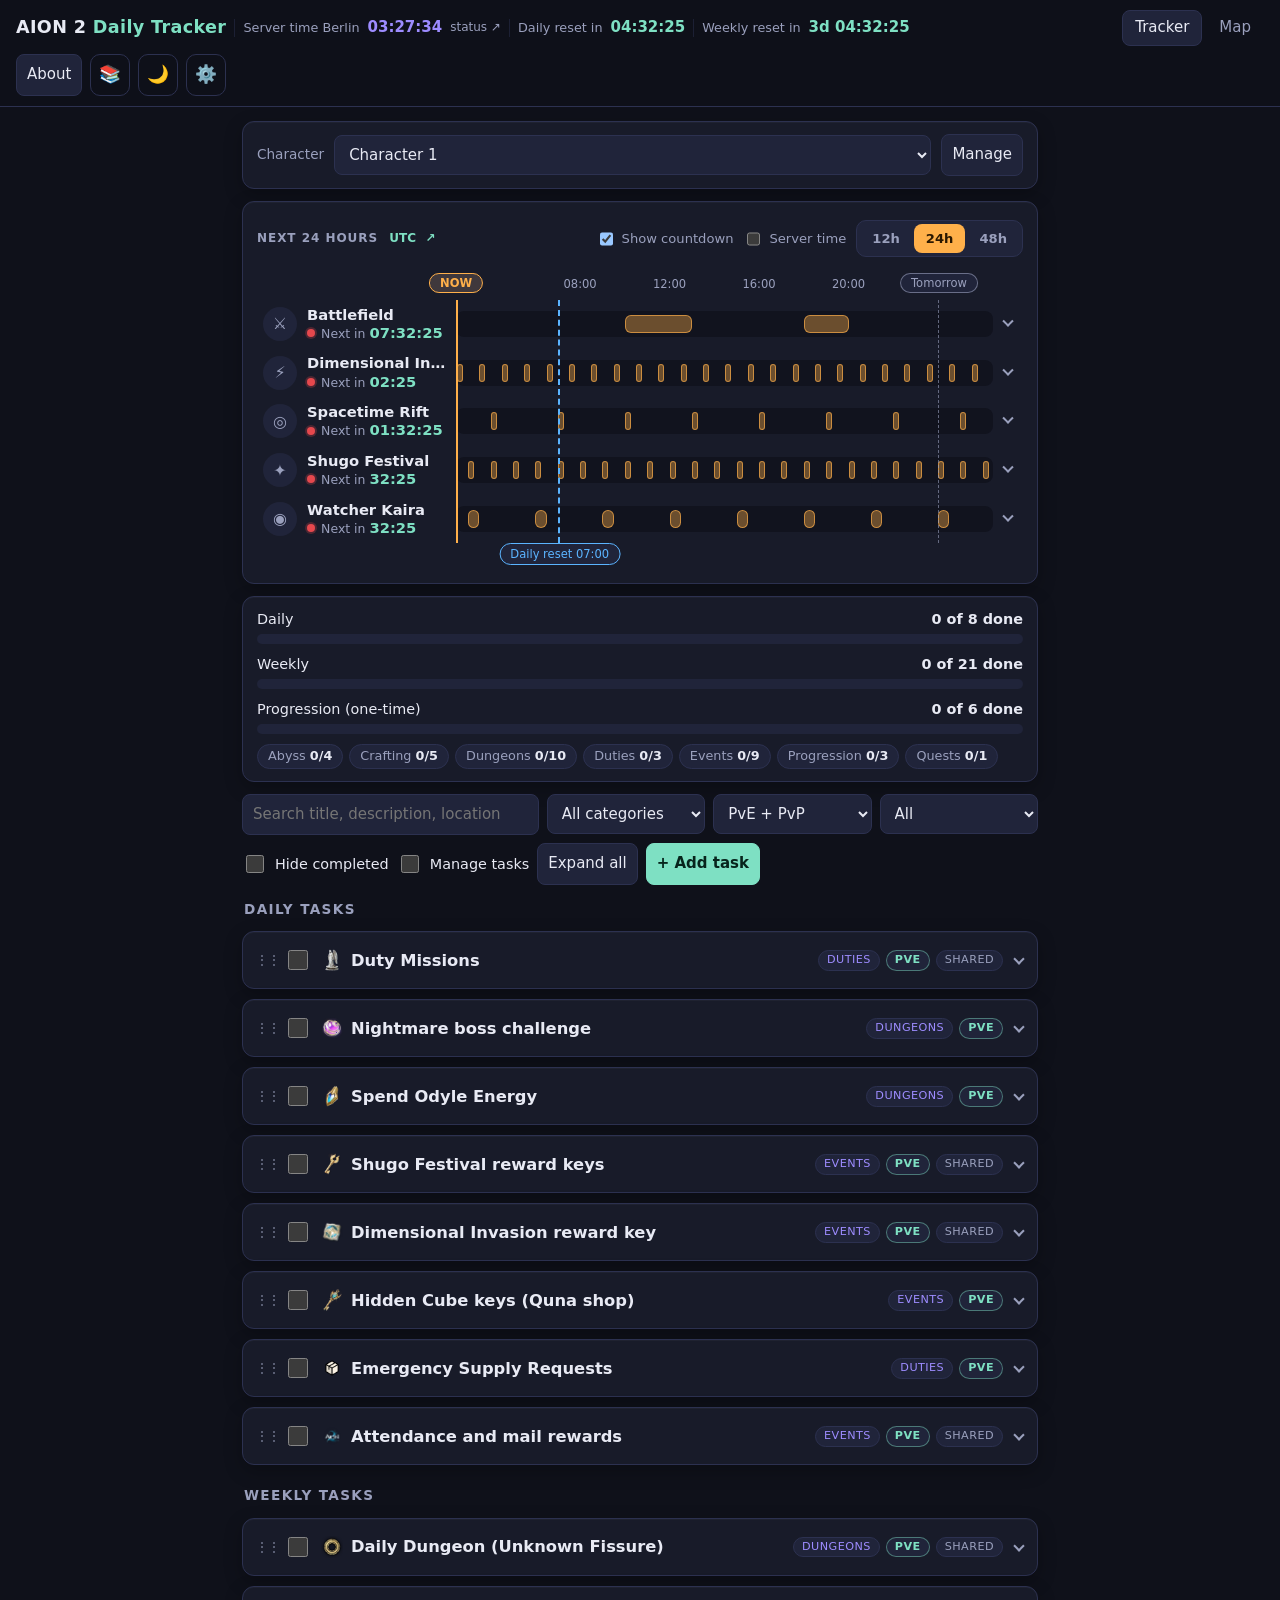
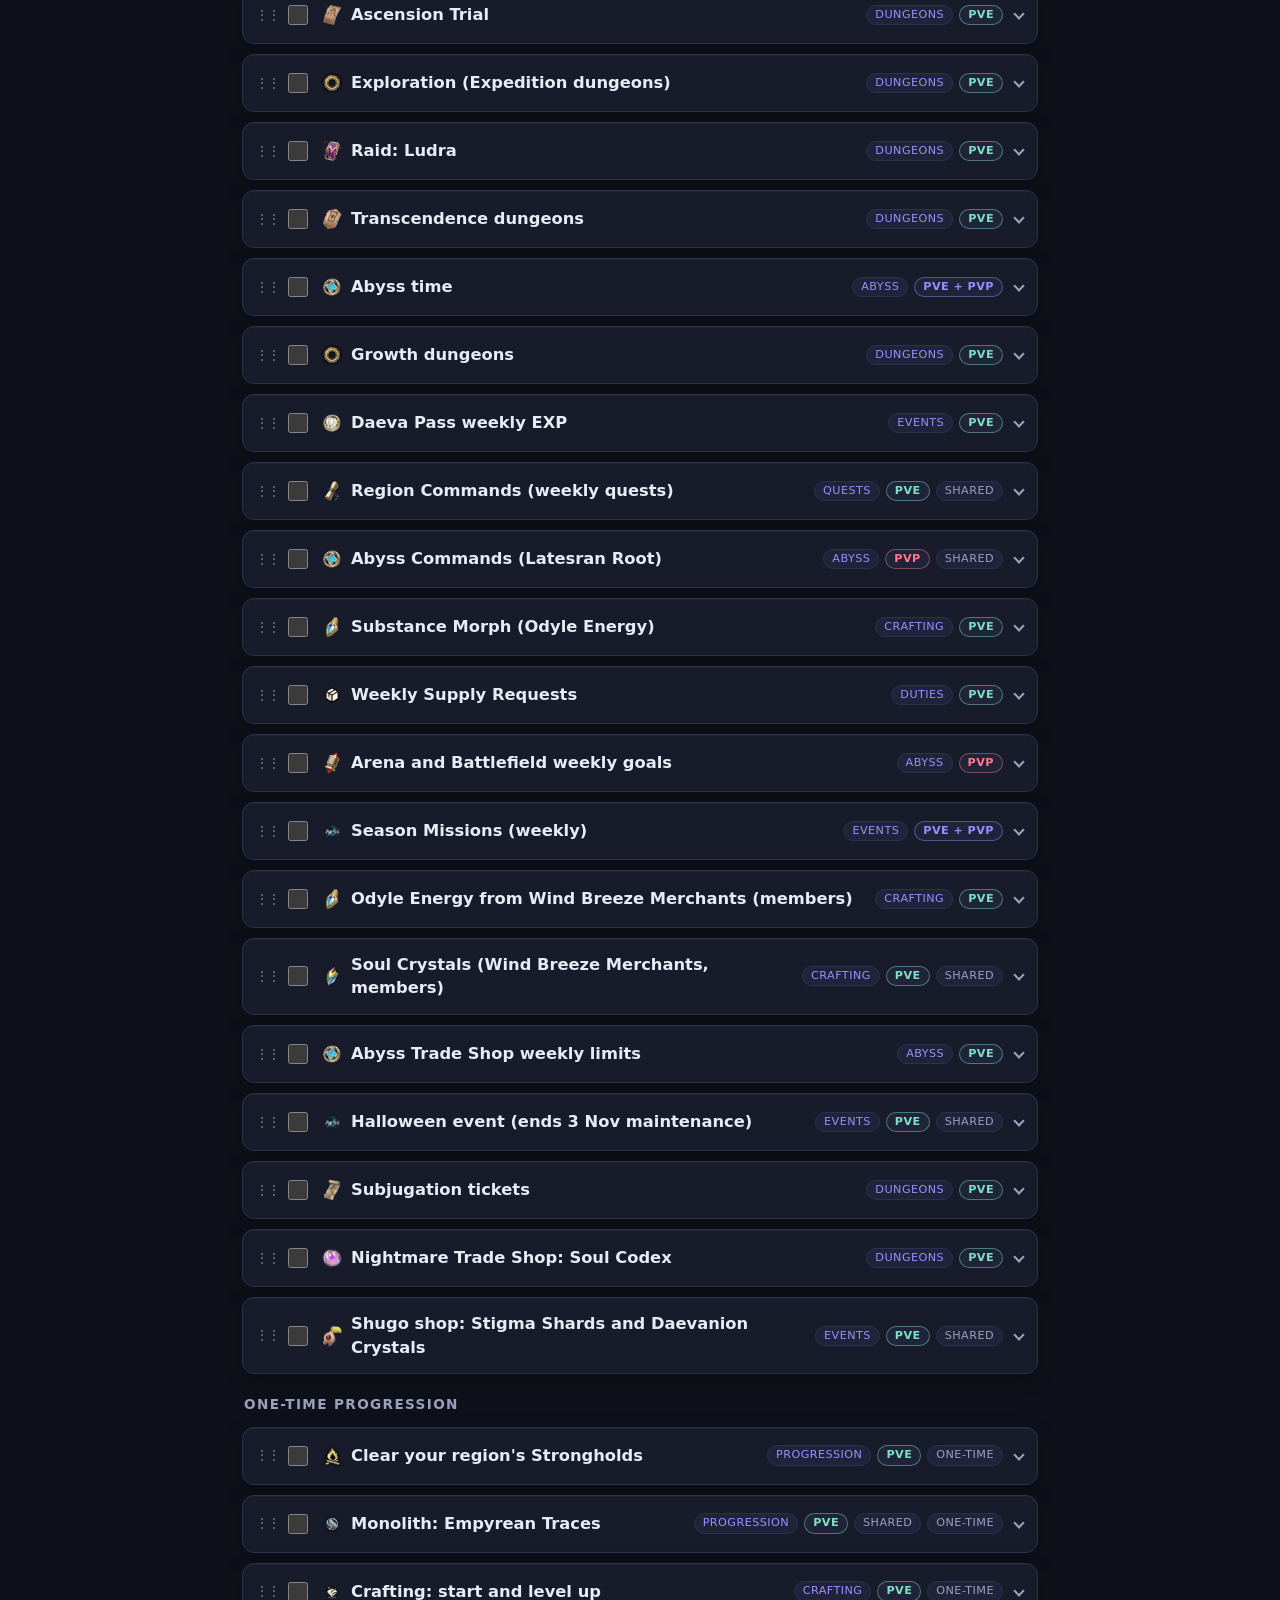
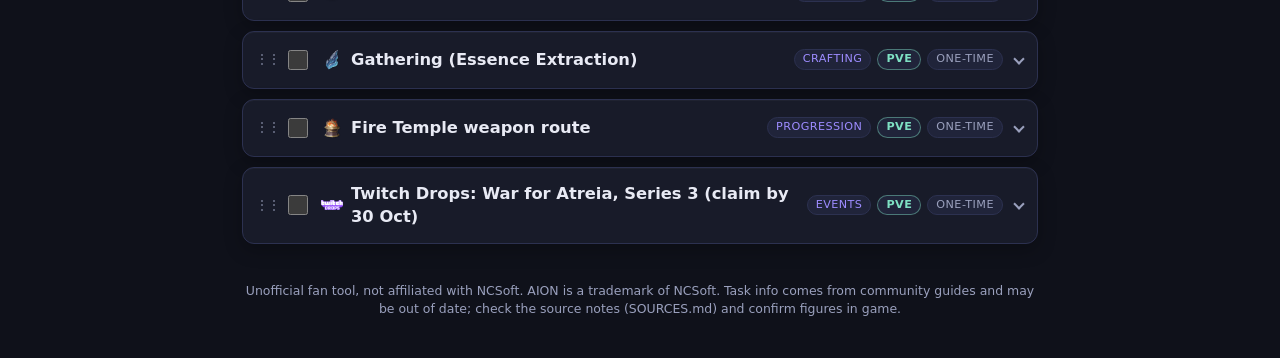
==== commit bc638aab: "Add Google Analytics 4 (G-PQ1DMJJP21) to the tracker and About pages Co-Authored-By: Claude Sonnet 5" ====
--- a/index.html
+++ b/index.html
@@ -2,6 +2,15 @@
 <html lang="en" data-theme="dark">
 <head>
   <meta charset="utf-8">
+  <!-- Google tag (gtag.js) -->
+  <script async src="https://www.googletagmanager.com/gtag/js?id=G-PQ1DMJJP21"></script>
+  <script>
+    window.dataLayer = window.dataLayer || [];
+    function gtag(){dataLayer.push(arguments);}
+    gtag('js', new Date());
+
+    gtag('config', 'G-PQ1DMJJP21');
+  </script>
   <meta name="viewport" content="width=device-width, initial-scale=1">
   <title>AION 2 Daily Tracker</title>
   <meta name="description" content="Personal daily and weekly task tracker for AION 2, per character. Unofficial fan tool.">
